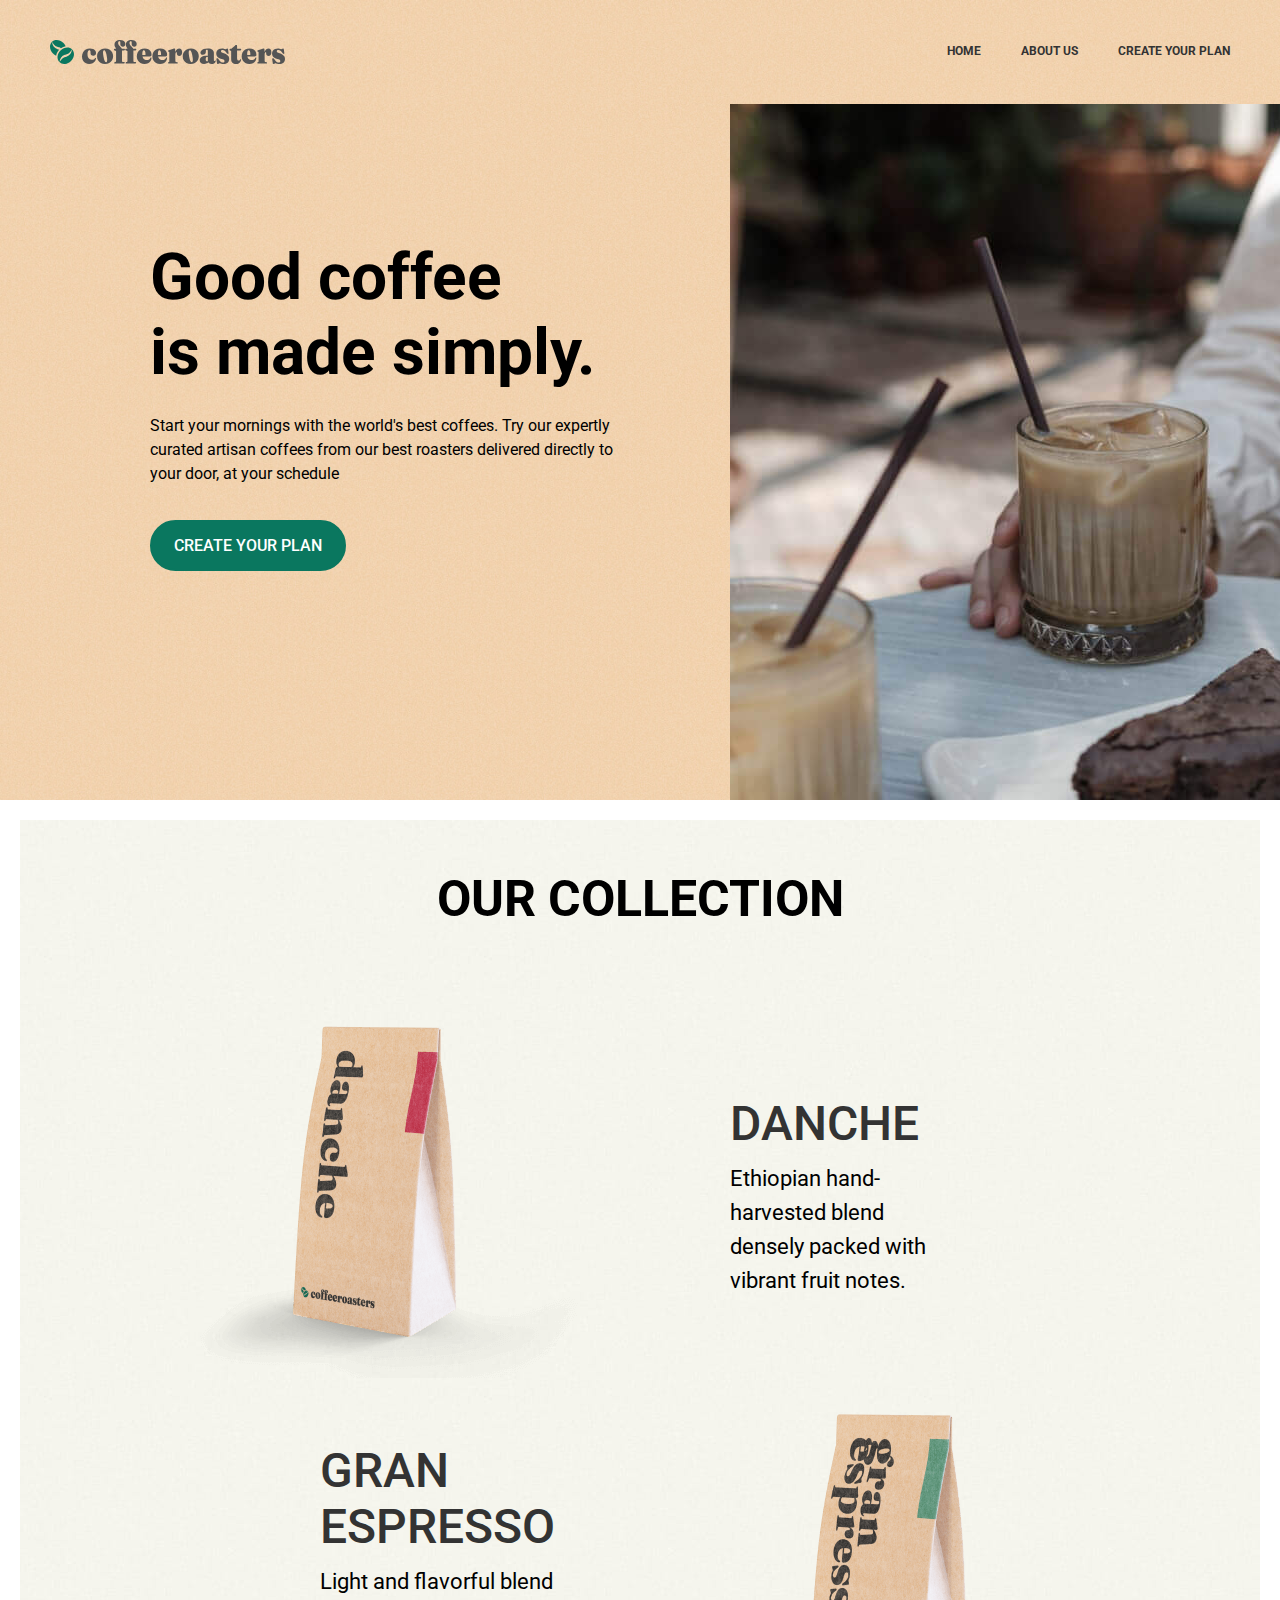
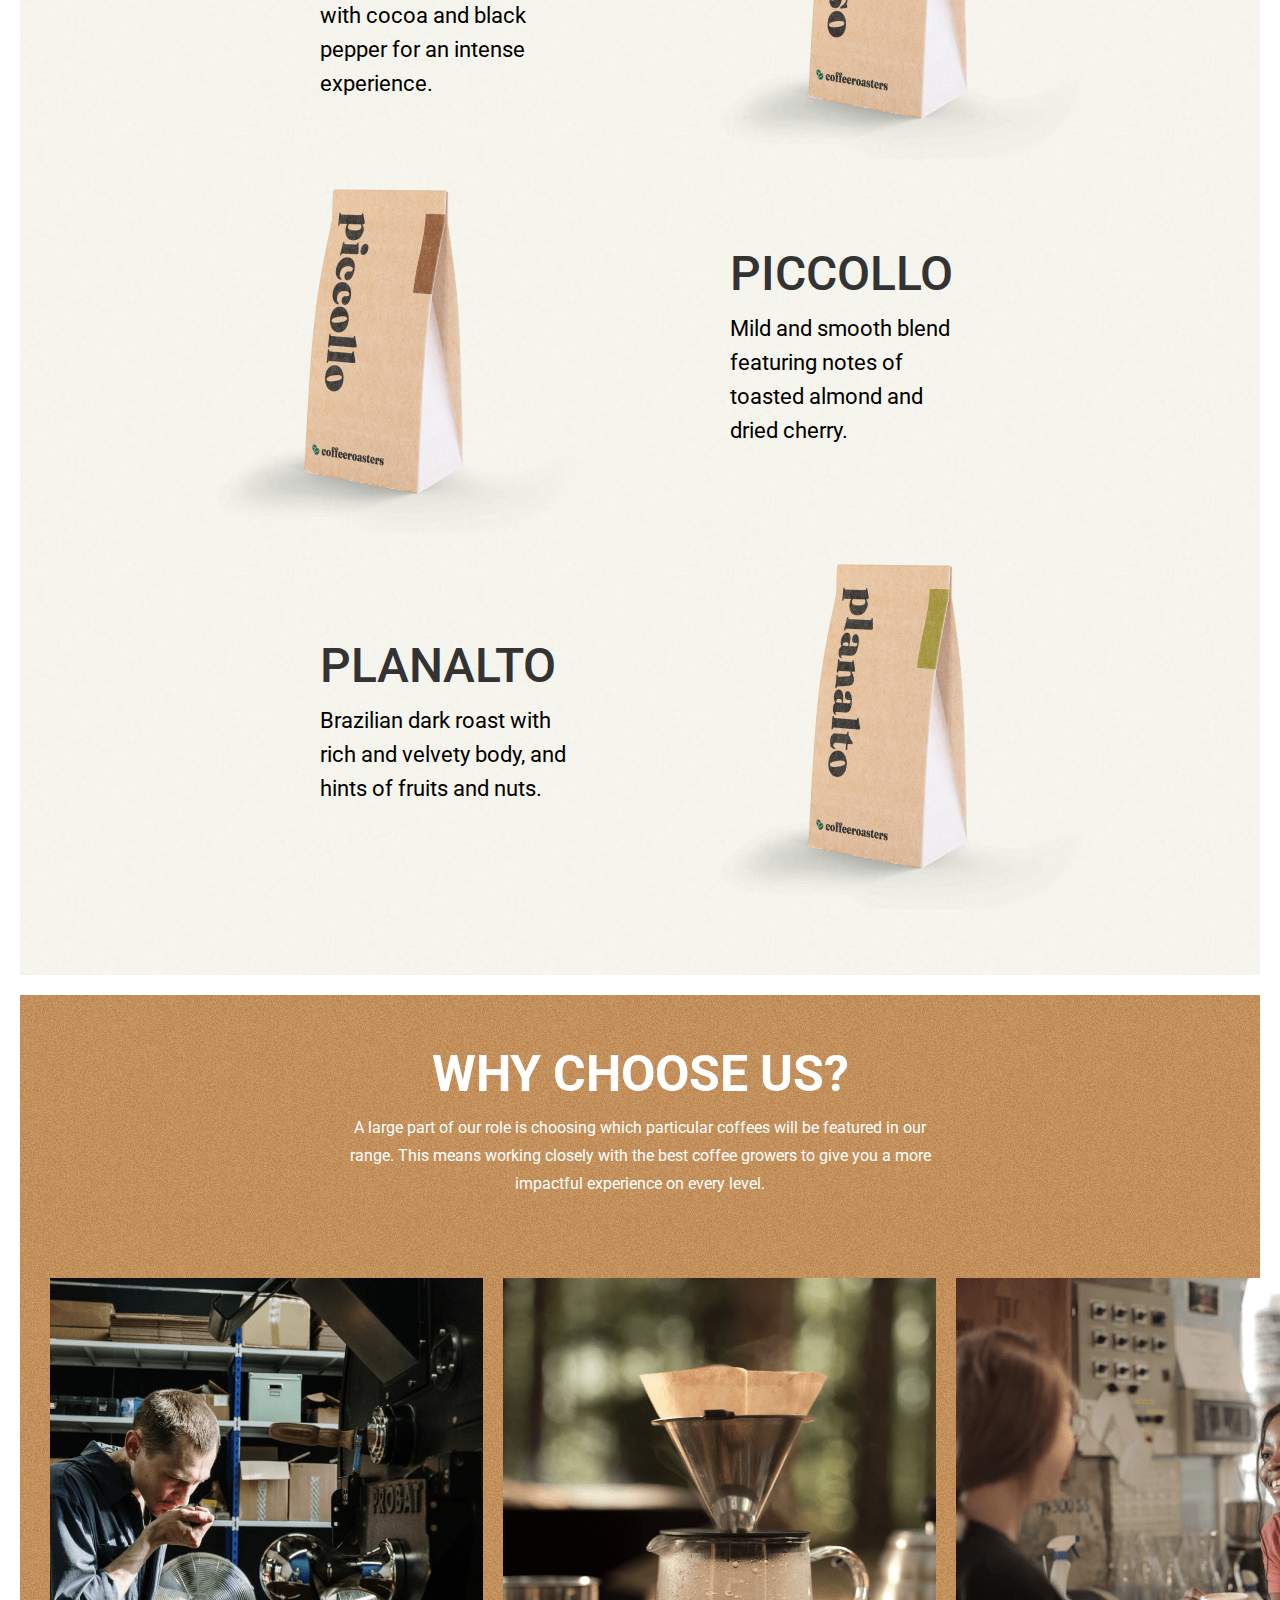
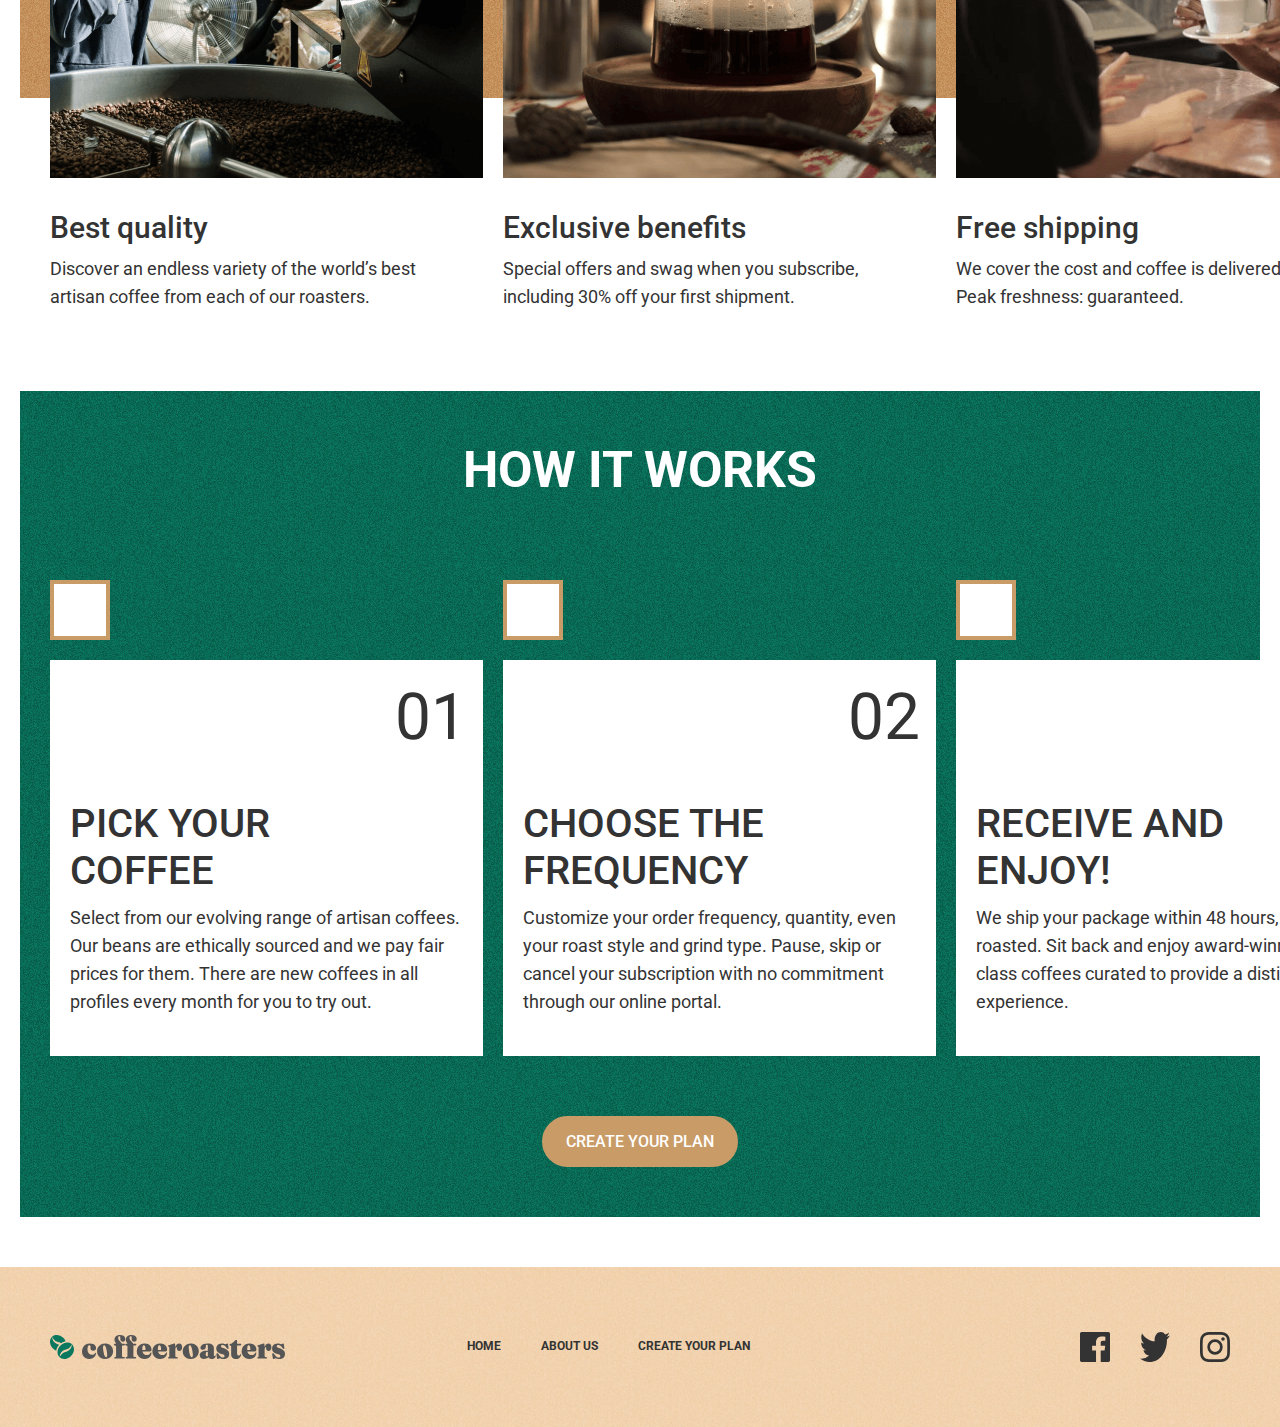
==== index.html @ 664d6b3b "Add body and html height: 100%;" ====
<!DOCTYPE html>
<html lang="en">
<head>
  <meta charset="UTF-8">
  <meta http-equiv="X-UA-Compatible" content="IE=edge">
  <meta name="viewport" content="width=device-width, initial-scale=1.0">
  <title>CoffeRoasters</title>

  <link rel="preconnect" href="https://fonts.googleapis.com">
  <link rel="preconnect" href="https://fonts.gstatic.com" crossorigin>
  <link href="https://fonts.googleapis.com/css2?family=Roboto:wght@400;500;700&display=swap" rel="stylesheet">

  <link rel="stylesheet" href="css/normalize.css">
  <link rel="stylesheet" href="css/main.css">
</head>
<body>

  <!-- SITE-HEADER  -->
  <header class="site-header">
    <div class="container">
      <div class="site-header-block">
        <a href="#" class="site-header-logo-link">
          <img src="images/site-header-logo.svg" alt="site-logo" class="site-hero-logo-img" width="235" height="24">
        </a>
        <nav class="site-header-nav sitenav">
          <ul class="sitenav-list">
            <li class="sitenav-item">
              <a class="sitenav-link" href="index.html">Home</a>
            </li>
            <li class="sitenav-item">
              <a class="sitenav-link" href="about.html">About us</a>
            </li>
            <li class="sitenav-item">
              <a class="sitenav-link" href="#">Create your plan</a>
            </li>
          </ul>
        </nav>
      </div>
    </div>
  </header>

  <!-- SITE-MAIN  -->
  <main class="site-main">
    <div class="site-hero">
      <div class="container">
        <div class="hero-block">
          <div class="site-hero-box">
            <h1 class="site-hero-title">Good coffee <br> is made simply.</h1>
            <p class="site-hero-text">Start your mornings with the world's best coffees. Try our expertly curated artisan coffees from our best roasters delivered directly to your door, at your schedule</p>
            <a class="site-hero-link button" href="#">Create your plan</a>
          </div>
          <img class="site-hero-img" src="images/cola.jpg" alt="cola" width="710" height="696">
        </div>
      </div>
    </div>

    <div class="site-collection">
      <div class="container">
        <div class="site-collection-block">
          <h2 class="site-collection-headeing">our collection</h2>
          <ul class="site-collection-list">
            <li class="site-collection-item">
              <img class="site-collection-img" src="images/danche.png" alt="rasm" srcset="images/danche.png 1x, images/danche@2x.png 2x" width="450" height="375">
              <div class="site-collection-box">
                <h3 class="site-collection-box-title">Danche</h3>
                <p class="site-collection-box-text">Ethiopian hand-harvested blend densely packed with vibrant fruit notes.</p>
              </div>
            </li>
            <li class="site-collection-item">
              <div class="site-collection-box">
                <h3 class="site-collection-box-title">Gran Espresso</h3>
                <p class="site-collection-box-text">Light and flavorful blend with cocoa and black pepper for an intense experience.</p>
              </div>
              <img class="site-collection-img" src="images/gran.png" alt="rasm" srcset="images/gran.png 1x, images/gran@2x.png 2x" width="450" height="375">
            </li>
            <li class="site-collection-item">
              <img class="site-collection-img" src="images/piccollo.png" alt="rasm" srcset="images/piccollo.png 1x, images/piccollo@2x.png 2x" width="450" height="375">
              <div class="site-collection-box">
                <h3 class="site-collection-box-title">Piccollo</h3>
                <p class="site-collection-box-text">Mild and smooth blend featuring notes of toasted almond and dried cherry.</p>
              </div>
            </li>
            <li class="site-collection-item">
              <div class="site-collection-box">
                <h3 class="site-collection-box-title">Planalto</h3>
                <p class="site-collection-box-text">Brazilian dark roast with rich and velvety body, and hints of fruits and nuts.</p>
              </div>
              <img class="site-collection-img" src="images/planalto.png" alt="rasm" srcset="images/planalto.png 1x, images/planalto@2x.png 2x" width="450" height="375">
            </li>
          </ul>
        </div>
      </div>

      <div class="site-feature">
        <div class="container">
          <div class="site-feature-block">
            <div class="site-feature-box">
              <h2 class="site-feature-title">Why choose us?</h2>
              <p class="site-feature-text">A large part of our role is choosing which particular coffees will be featured in our range. This means working closely with the best coffee growers to give you a more impactful experience on every level.</p>
            </div>
            <ul class="site-feature-list">
              <li class="site-feature-item">
                <img class="site-feature-img" src="images/cofe-zavo'd.png" alt="rasm" width="433" height="500" srcset="images/cofe-zavo'd.png 1x, images/cofe-zavo'd@2x.png 2x">
                <h3 class="site-feature-item-title">Best quality</h3>
                <p class="site-feature-item-text">Discover an endless variety of the world’s best artisan coffee from each of our roasters.</p>
              </li>
              <li class="site-feature-item">
                <img class="site-feature-img" src="images/cofe-oshxona.png" alt="rasm" width="433" height="500" srcset="images/cofe-oshxona.png 1x, images/cofe-oshxona@2x.png 2x">
                <h3 class="site-feature-item-title">Exclusive benefits</h3>
                <p class="site-feature-item-text">Special offers and swag when you subscribe, including 30% off your first shipment.</p>
              </li>
              <li class="site-feature-item">
                <img class="site-feature-img" src="images/cofe-tayyor.png" alt="rasm" width="433" height="500" srcset="images/cofe-tayyor.png 1x, images/cofe-tayyor@2x.png 2x">
                <h3 class="site-feature-item-title">Free shipping</h3>
                <p class="site-feature-item-text">We cover the cost and coffee is delivered fast. Peak freshness: guaranteed.</p>
              </li>
            </ul>
          </div>
        </div>
      </div>

      <div class="site-work">
        <div class="container">
          <div class="site-work-bloc">
            <h2 class="site-work-title">How it works</h2>
            <ul class="site-feature-list-two">
              <li class="site-feature-item-two"></li>
              <li class="site-feature-item-two"></li>
              <li class="site-feature-item-two"></li>
            </ul>
            <ul class="site-work-list">
              <li class="site-work-item">
                <h3 class="site-work-item-namber">01</h3>
                <h4 class="site-work-item-title">Pick your coffee</h4>
                <p class="site-work-item-text">Select from our evolving range of artisan coffees. Our beans are ethically sourced and we pay fair prices for them. There are new coffees in all profiles every month for you to try out.</p>
              </li>
              <li class="site-work-item">
                <h3 class="site-work-item-namber">02</h3>
                <h4 class="site-work-item-title">Choose the frequency</h4>
                <p class="site-work-item-text">Customize your order frequency, quantity, even your roast style and grind type. Pause, skip or cancel your subscription with no commitment through our online portal.</p>
              </li>
              <li class="site-work-item">
                <h3 class="site-work-item-namber">03</h3>
                <h4 class="site-work-item-title">Receive and enjoy!</h4>
                <p class="site-work-item-text">We ship your package within 48 hours, freshly roasted. Sit back and enjoy award-winning world-class coffees curated to provide a distinct tasting experience.</p>
              </li>
            </ul>
            <div class="site-work-btn">
              <a class="site-work-link button" href="#">Create your plan</a>
            </div>
          </div>
        </div>
      </div>
    </div>
  </main>

  <!-- SITE-FOOTER -->

  <footer class="site-footer">
    <div class="container">
      <div class="site-footer-block">
        <a href="#" class="site-header-logo-link">
          <img src="images/site-header-logo.svg" alt="site-logo" class="site-hero-logo-img" width="235" height="24">
        </a>
        <nav class="site-footer-nav">
          <ul class="sitenav-list">
            <li class="sitenav-item">
              <a href="index.html" class="sitenav-link">Home</a>
            </li>
            <li class="sitenav-item">
              <a href="about.html" class="sitenav-link">About us</a>
            </li>
            <li class="sitenav-item">
              <a href="#" class="sitenav-link">Create your plan</a>
            </li>
          </ul>
          <ul class="sitenav-list">
            <li class="sitenav-footer-item">
              <a href="#" class="sitenav-footer-link"><img class="site-footer-icon-img" src="images/facebook.svg" alt="facebook icon" width="30" height="30"></a>
            </li>
            <li class="sitenav-footer-item">
              <a href="#" class="sitenav-footer-link"><img class="site-footer-icon-img" src="images/ijtimoiy-tarmoq.svg" alt="ijtimoiy tarmoq icon" width="30" height="25"></a>
            </li>
            <li class="sitenav-footer-item">
              <a href="#" class="sitenav-footer-link"><img class="site-footer-icon-img" src="images/instagram.svg" alt="instagram icon" width="30" height="30"></a>
            </li>
          </ul>
        </nav>
      </div>
    </div>
  </footer>
</body>
</html>
---- css/main.css ----
*{
  box-sizing: border-box;
}

*:focus{
  outline: 3px dotted #0A775F;
  outline-offset: 2px;
}

html {
  height: 100%;
}

body{
  display: flex;
  height: 100%;
  flex-direction: column;
  background-color: #fff;
  color: #000;
  font-weight: 400;
  font-family: "Roboto", "Arial", sans-serif;
}

.container{
  width: 100%;
  max-width: 1440px;
  padding-right: 20px;
  padding-left: 20px;
  margin-left: auto;
  margin-right: auto;
}


/* SITE-HEADER */

.site-header {
  background-color: #F3D7B7;
  background-image: url(../images/hero-bc-img.jpg);
  background-size: cover;
  background-repeat: no-repeat;
}

.site-header-block {
  display: flex;
  margin: 0;
  padding: 40px 30px;
  align-items: center;
  justify-content: space-between;
}

.site-header-logo-link {
  display: flex;
  margin-right: 10px;
}

.site-header-logo-link:hover{
  opacity: 0.8;
}

.site-header-logo-link:active{
  opacity: 0.6;
}

.site-hero-logo-img {
  width: 235px;
  height: 24px;
}

.site-header-nav {
  margin: 0;
  padding: 0;
}

.sitenav-list {
  display: flex;
  margin: 0;
  padding: 0;
}

.sitenav-item {
  font-weight: 700;
  font-size: 12px;
  line-height: 14px;
  list-style-type: none;
  /* flex-shrink: 0; */
  white-space: nowrap;
}

.sitenav-item:not(:last-child){
  margin-right: 40px;
}

.sitenav-link {
  display: flex;
  color: #333;
  text-decoration: none;
  transition: color 0.4s ease, border 0.4s ease;
  border-bottom: 2px solid transparent;
  text-transform: uppercase;
}

.sitenav-link:hover{
  color: #0A775F;
  border-bottom: 2px solid #0A775F;
}

.sitenav-link:active{
  opacity: 0.6;
}


/* SITE-MAIN  */

.site-main {
  flex-grow: 1;
}

.site-hero {
  background-color: #F3D7B7;
  background-image: url(../images/hero-bc-img.jpg);
  background-size: cover;
  background-repeat: no-repeat;
  margin-bottom: 20px;
}

.create-hero{
  margin-bottom: 10px;
}

.hero-block {
  width: 1420px;
  display: flex;
  justify-content: space-between;
  padding-left: 130px;
}

.site-hero-box {
  width: 464px;
  margin-right: 116px;
  padding-top: 136px;
  flex-shrink: 0;
}

.site-hero-box-about{
  width: 372px;
}

.site-hero-title {
  width: 447px;
  font-size: 64px;
  line-height: 75px;
  font-weight: 700;
  margin-top: 0;
  margin-bottom: 24px;
}

.site-hero-title-about{
  width: 265x;
}

.site-hero-text {
  margin-top: 0;
  margin-bottom: 34px;
  font-size: 16px;
  line-height: 24px;
  font-weight: 400;
}

.site-hero-link{

  display: inline-block;
  margin: 0;
  line-height: 19px;
  background-color: #0A775F;
  border: 2px solid #0A775F;
}

.button{
  display: inline-block;
  padding: 14px 22px;
  border-radius: 100px;
  text-decoration: none;
  color: #fff;
  font-size: 16px;
  font-weight: 500;
  text-transform: uppercase;
  transition: color 0.4s ease, border 0.4s ease, background-color 0.4s ease;
  margin: 0;
  white-space: nowrap;
}

.site-hero-link:hover{
  border: 2px solid #0A775F;
  background-color: transparent;
  color: #0A775F;
}

.site-hero-link:active{
  opacity: 0.6;
  color: #fff;
  background-color: #0A775F;

}

.site-work-link{
  border: 2px solid #C99B67;
  background-color: #C99B67;

}

.site-work-link:hover{
  border: 2px solid #C99B67;
  background-color: transparent;
  color: #C99B67;
}

.site-work-link:active{
  opacity: 0.6;
  color: #fff;
  background-color: #C99B67;

}

.site-hero-img{
  width: 710px;
  height: 696px;
}

.site-hero-img-about{
  width: 710px;
  height: 596px;
}


.site-collection-block {
  padding: 50px 143px;
  background-color: #F8F8F2;
  background-image: url(../images/oq-bijr-bijr.jpg);
  margin-bottom: 20px;
}

.site-collection-headeing {
  margin-top: 0;
  margin-bottom: 80px;
  text-transform: uppercase;
  font-size: 50px;
  line-height: 59px;
  text-align: center;
}

.site-collection-list {
  padding: 0;
  list-style-type: none;
}

.site-collection-item {
  display: flex;
  align-items: center;
}

.site-collection-img {
  width: 450px;
  height: 375px;
}

.site-collection-box:nth-child(1){
  padding-left: 157px;
  padding-right: 97px;
}

.site-collection-box:nth-child(2){
  padding-left: 117px;
  padding-right: 157px;
}

.site-collection-box-title {
  margin-top: 0;
  margin-bottom: 10px;
  font-size: 48px;
  line-height: 56px;
  font-weight: 500;
  color: #333;
  text-transform: uppercase;
}

.site-collection-box-text {
  margin: 0;
  font-size: 22px;
  line-height: 34px;
  font-weight: 400;
}

/* ABOUT  */

.site-commitment {
  margin-bottom: 80px;
}

.site-commitment-block {
  display: flex;
  padding: 160px 64px 200px 165px;
  background-image: url(../images/commitment-bc-img.png);
}

.site-commitment-block-img {
  width: 360px;
  height: 364px;
  margin-right: 185px;
  object-fit: cover;
}

.site-commitment-box-title {
  margin-top: 0;
  margin-bottom: 24px;
  font-size: 48px;
  line-height: 56px;
  font-weight: bold;
  text-transform: uppercase;
}

.site-commitment-box-text {
  margin: 0;
  font-size: 18px;
  line-height: 30px;
  font-weight: 400;
}

/* SITE-FEATURE */

.site-feature-block {
  padding: 0 30px;
  background-image: url(../images/Rectangle-img.jpg);
  background-repeat: no-repeat;
}

.site-feature-box {
  width: 581px;
  text-align: center;
  margin-left: auto;
  margin-right: auto;
  color: #fff;
}

.site-feature-title {
  margin-top: 0;
  margin-bottom: 10px;
  padding-top: 50px;
  font-size: 50px;
  line-height: 59px;
  color: #fff;
  text-transform: uppercase;
}

.site-feature-text {
  margin-top: 0;
  margin-bottom: 80px;
  font-size: 16px;
  line-height: 28px;
  font-weight: 400;
}

.site-feature-list-two{
  display: flex;
  padding: 0;
  margin-top: 0;
  margin-bottom: 20px;
  list-style-type: none;
}

.site-feature-item-two{
  width: 60px;
  height: 60px;
  background-color: #fff;
  border: 4px solid #C99B67;
}

.site-feature-item-two:not(:last-child){
  margin-right: 393px;
}

.site-feature-list {
  display: flex;
  padding: 0;
  margin-top: 0;
  margin-bottom: 80px;
  list-style-type: none;
}

.site-feature-item:not(:last-child) {
  margin-right: 20px;
}

.site-feature-img {
  margin-bottom: 28px;
}

.site-feature-item-title {
  margin-top: 0;
  margin-bottom: 10px;
  font-size: 30px;
  line-height: 35px;
  font-weight: 500;
  color: #333;
}

.site-feature-item-text {
  width: 377px;
  margin: 0;
  color: #333;
  font-size: 18px;
  line-height: 28px;
  font-weight: 400;
}


/* ABOUT-FEATURE  */
.about-festure {
  margin-bottom: 20px;
}

.about-feature-block {
  display: flex;
  padding: 0 30px 90px 143px;
  background-image: url(../images/Rectangle-img.jpg);
  background-repeat: no-repeat;
  background-size: 1400px 510px;
  background-position: bottom center;
}

.about-feature-box {
  padding-top: 180px;
  margin-right: 38px;
  color: #fff;
}

.about-feature-title {
  width: 410px;
  margin-top: 0;
  margin-bottom: 24px;
  font-size: 50px;
  line-height: 59px;
  font-weight: 700;
  text-transform: uppercase;
}

.about-feature-text {
  margin: 0;
  font-size: 18px;
  line-height: 30px;
  font-weight: 400;
}

.about-feature-img{
  width: 550px;
  height: 500px;
}

/* SITE-WORS */

.site-work-bloc {
  padding: 50px 30px;
  background-color: #0A775F;
  background-image: url(../images/footter-top-img.jpg);
  background-repeat: no-repeat;
  margin-bottom: 50px;
}

.about-work-block {
  margin-bottom: 20px;
}

.site-work-title {
  margin-top: 0;
  margin-bottom: 80px;
  color: #fff;
  font-size: 50px;
  line-height: 59px;
  text-align: center;
  text-transform: uppercase;
}

.site-work-list {
  display: flex;
  padding: 0;
  margin: 0;
  list-style-type: none;
}

.site-work-item {
  width: 433px;
  padding: 20px;
  color: #333;
  background-color: #fff;
  margin-bottom: 60px;
}

.site-work-item:not(:last-child){
  margin-right: 20px;
}

.site-work-item-namber {
  margin-left: 325px;
  margin-top: 0;
  margin-bottom: 45px;
  font-size: 64px;
  line-height: 75px;
  font-weight: 400;
}

.site-work-item-title {
  width: 265px;
  margin-top: 0;
  margin-bottom: 10px;
  font-size: 40px;
  line-height: 47px;
  font-weight: 500;
  text-transform: uppercase;
}

.site-work-item-text {
  margin-top: 0;
  margin-bottom: 20px;
  font-size: 18px;
  line-height: 28px;
  font-weight: 400;
}

.site-work-btn{
  line-height: 19px;
  text-align: center;
}


/* ABOUT-WORK  */

.about-work {
  margin-bottom: 50px;
}

.about-work-block {
  padding: 50px 30px 100px;
  background-image: url(../images/footter-top-img.jpg);
  background-repeat: no-repeat;
}

.about-work-title {
  margin-top: 0;
  margin-bottom: 80px;
  font-size: 50px;
  line-height: 59px;
  font-weight: 700;
  color: #fff;
  text-transform: uppercase;
  text-align: center;
}

.about-work-list {
  display: flex;
  margin: 0;
  padding: 0;
  list-style-type: none;
}

.about-work-item {
  width: 433px;
  padding: 140px 150px 40px 20px;
  background-color: #fff;
}

.about-work-item-one{
  background-image: url(../images/united.png);
  background-size: 120px 143px;
  background-repeat: no-repeat;
  background-position: 258px 45px;
}

.about-work-item-two{
  background-image: url(../images/canada.png);
  background-size: 120px 120px;
  background-repeat: no-repeat;
  background-position: 258px 45px;
}

.about-work-item-theree{
  background-image: url(../images/australia.png);
  background-size: 120px 107px;
  background-repeat: no-repeat;
  background-position: 258px 45px;
}


.about-work-item:not(:last-child){
  margin-right: 20px;
}

.about-work-item-title {
  margin-top: 0;
  margin-bottom: 10px;
  font-size: 40px;
  line-height: 47px;
  font-weight: 700;
  color: #333;
}

.about-work-item-box {
  width: 141px;
  color: #333;
  font-size: 18px;
  line-height: 28px;
}

.about-work-item-title-two{
  padding-top: 47px;
}

.about-work-item-box-text {
  margin-top: 0;
  margin-bottom: 10px;
}

.about-work-item-box-link {
  font-weight: 700;
  text-decoration: none;
  color: #333;
}

.about-work-item-box-link:hover{
  color: #0A775F;
}

.about-work-item-box-link:active{
  opacity: 0.6;
}

/* SITE-FOOTER */
.site-footer{
  padding-top: 65px;
  padding-bottom: 65px;
  background-color: #F3D7B7;
  background-image: url(../images/hero-bc-img.jpg);
  background-size: cover;
  background-repeat: no-repeat;
}

.site-footer-block {
    padding-right: 30px;
  padding-left: 30px;
  display: flex;
  justify-content: space-between;
  align-items: center;
}

.site-footer-nav {
  display: flex;
  justify-content: space-between;
  align-items: center;
}

.sitenav-list:not(:last-child){
  margin-right: 330px;
}

.sitenav-footer-item{
  list-style-type: none;
}

.sitenav-footer-item:not(:last-child){
  margin-right: 30px;
}

.site-footer-icon-img {
  width: 30px;
  height: 30px;
}

.site-footer-icon-img:hover{
  opacity: 0.8;
}

.site-footer-icon-img:active{
  opacity: 0.6;
}

.sitenav-footer-link{
  display: flex;
}

@media
only screen and (-webkit-min-device-pixel-ratio: 2),
only screen and (   min--moz-device-pixel-ratio: 2),
only screen and (     -o-min-device-pixel-ratio: 2/1),
only screen and (        min-device-pixel-ratio: 2),
only screen and (                min-resolution: 192dpi),
only screen and (                min-resolution: 2dppx) {
  .site-header{
    background-image: url(../images/hero-bc-img@2x.jpg);
  }

  .site-hero{
    background-image: url(../images/hero-bc-img@2x.jpg);
  }

  .site-feature-block{
    background-image: url(../images/Rectangle-img@2x.jpg);
  }

  .site-work-bloc {
    background-image: url(../images/footer-top-img@2x.jpg);
  }

  .site-footer{
    background-image: url(../images/hero-bc-img@2x.jpg);
  }

  .site-collection-block{
    background-image: url(../images/oq-bijr-bijr@2x.jpg);
  }

  .site-commitment-block{
    background-image: url(../images/commitment-bc-img@2x.png);
  }
}
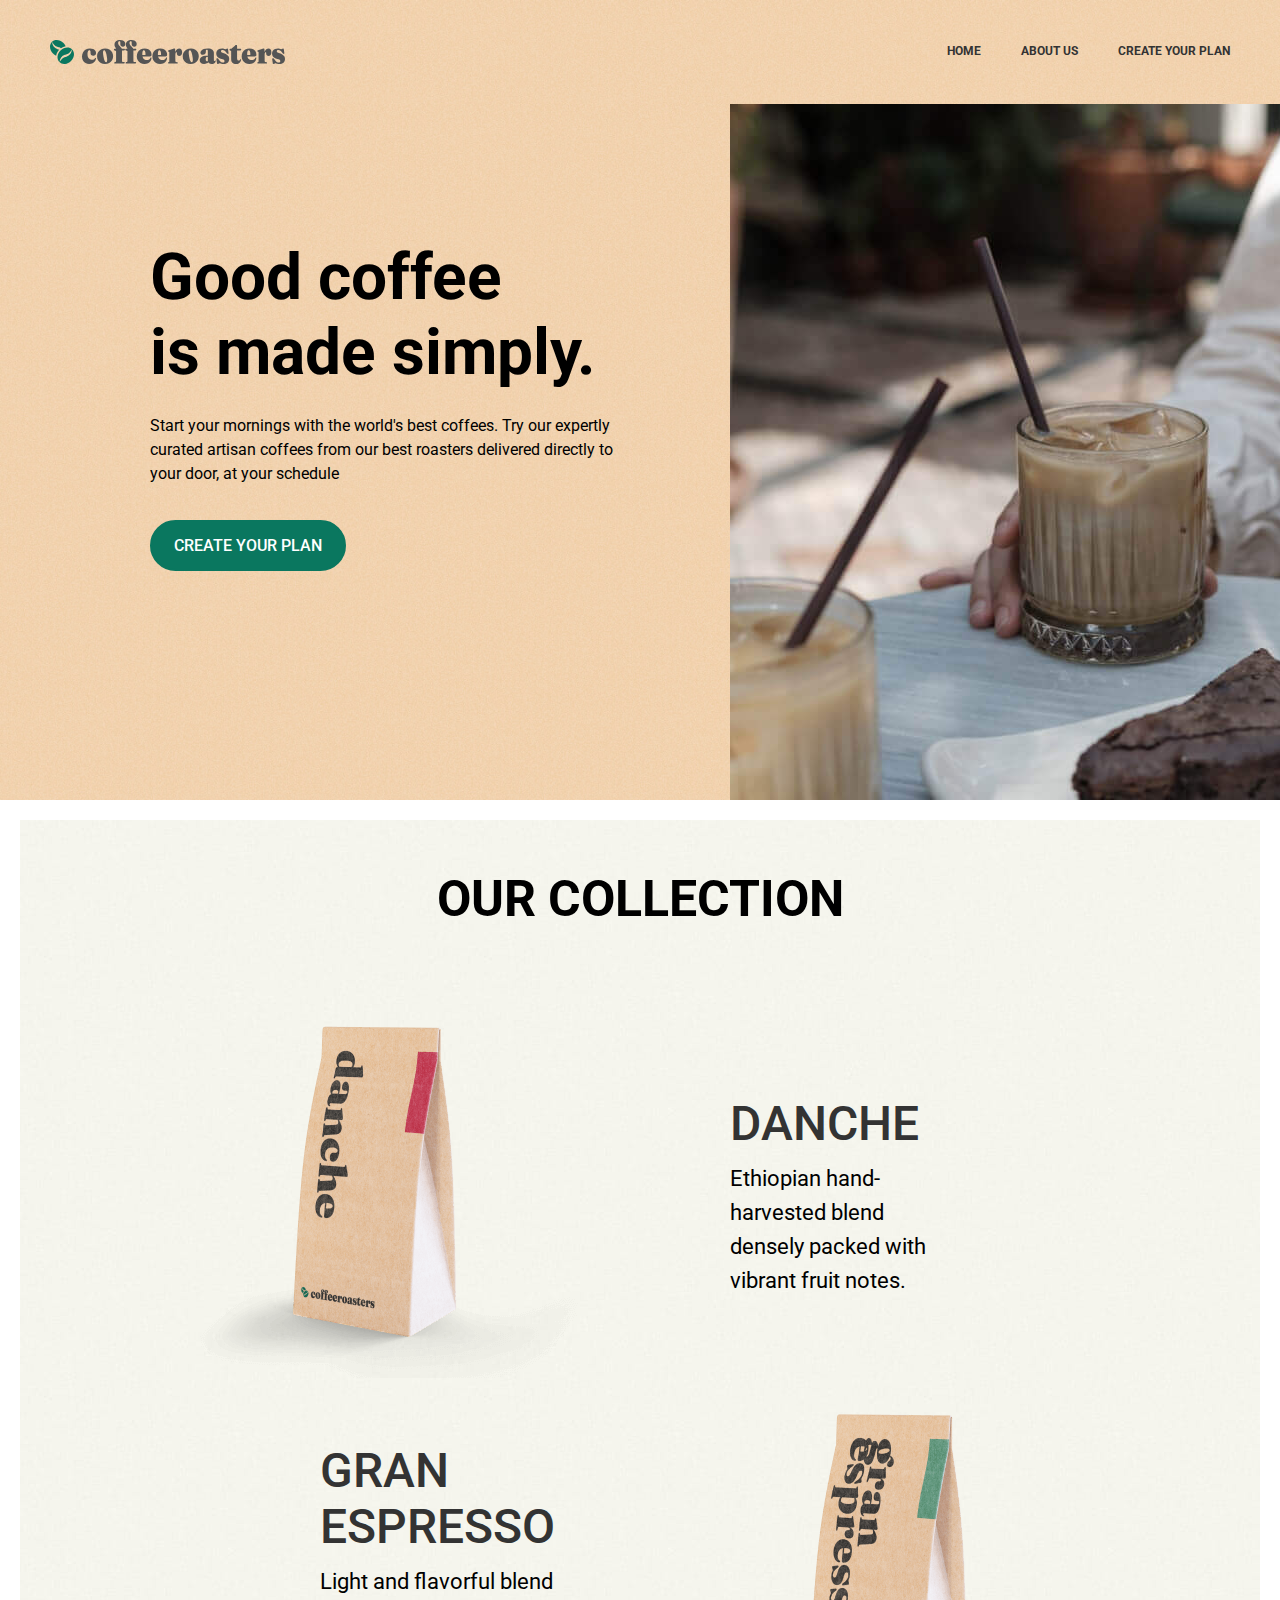
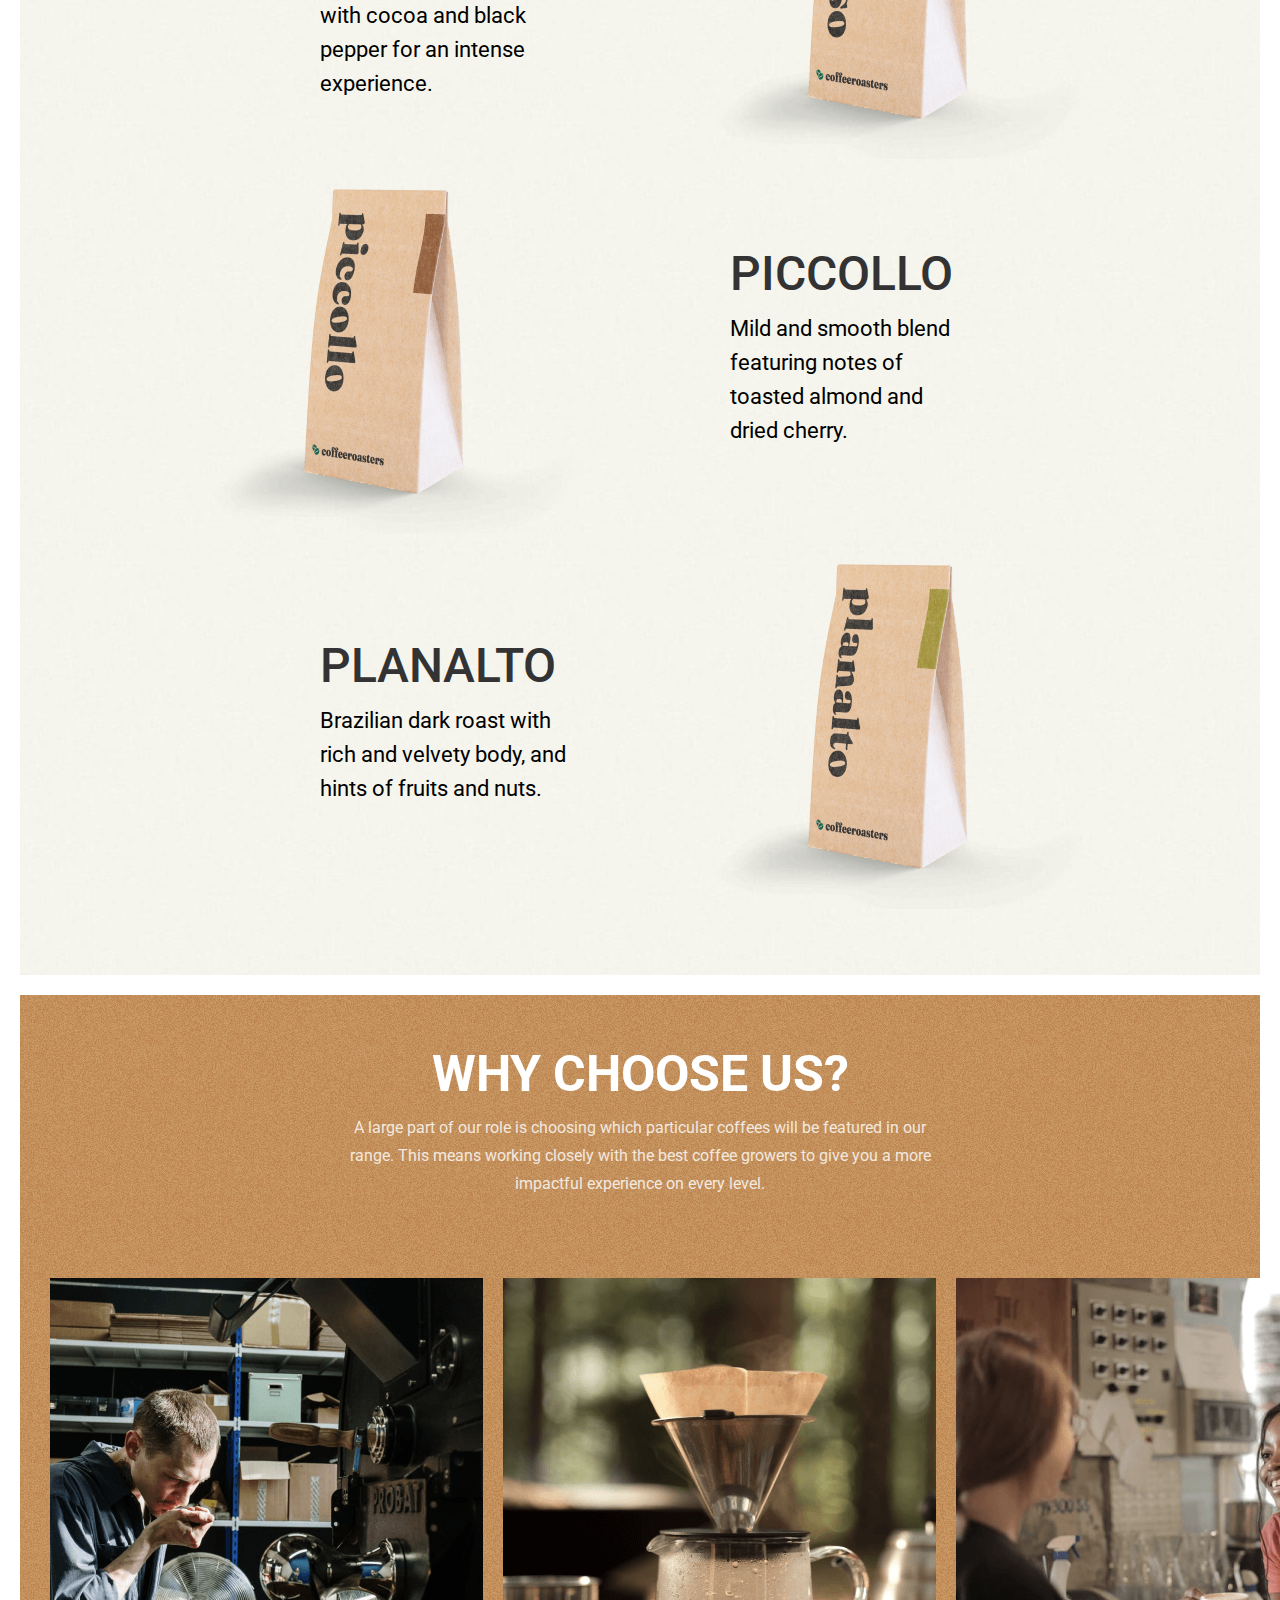
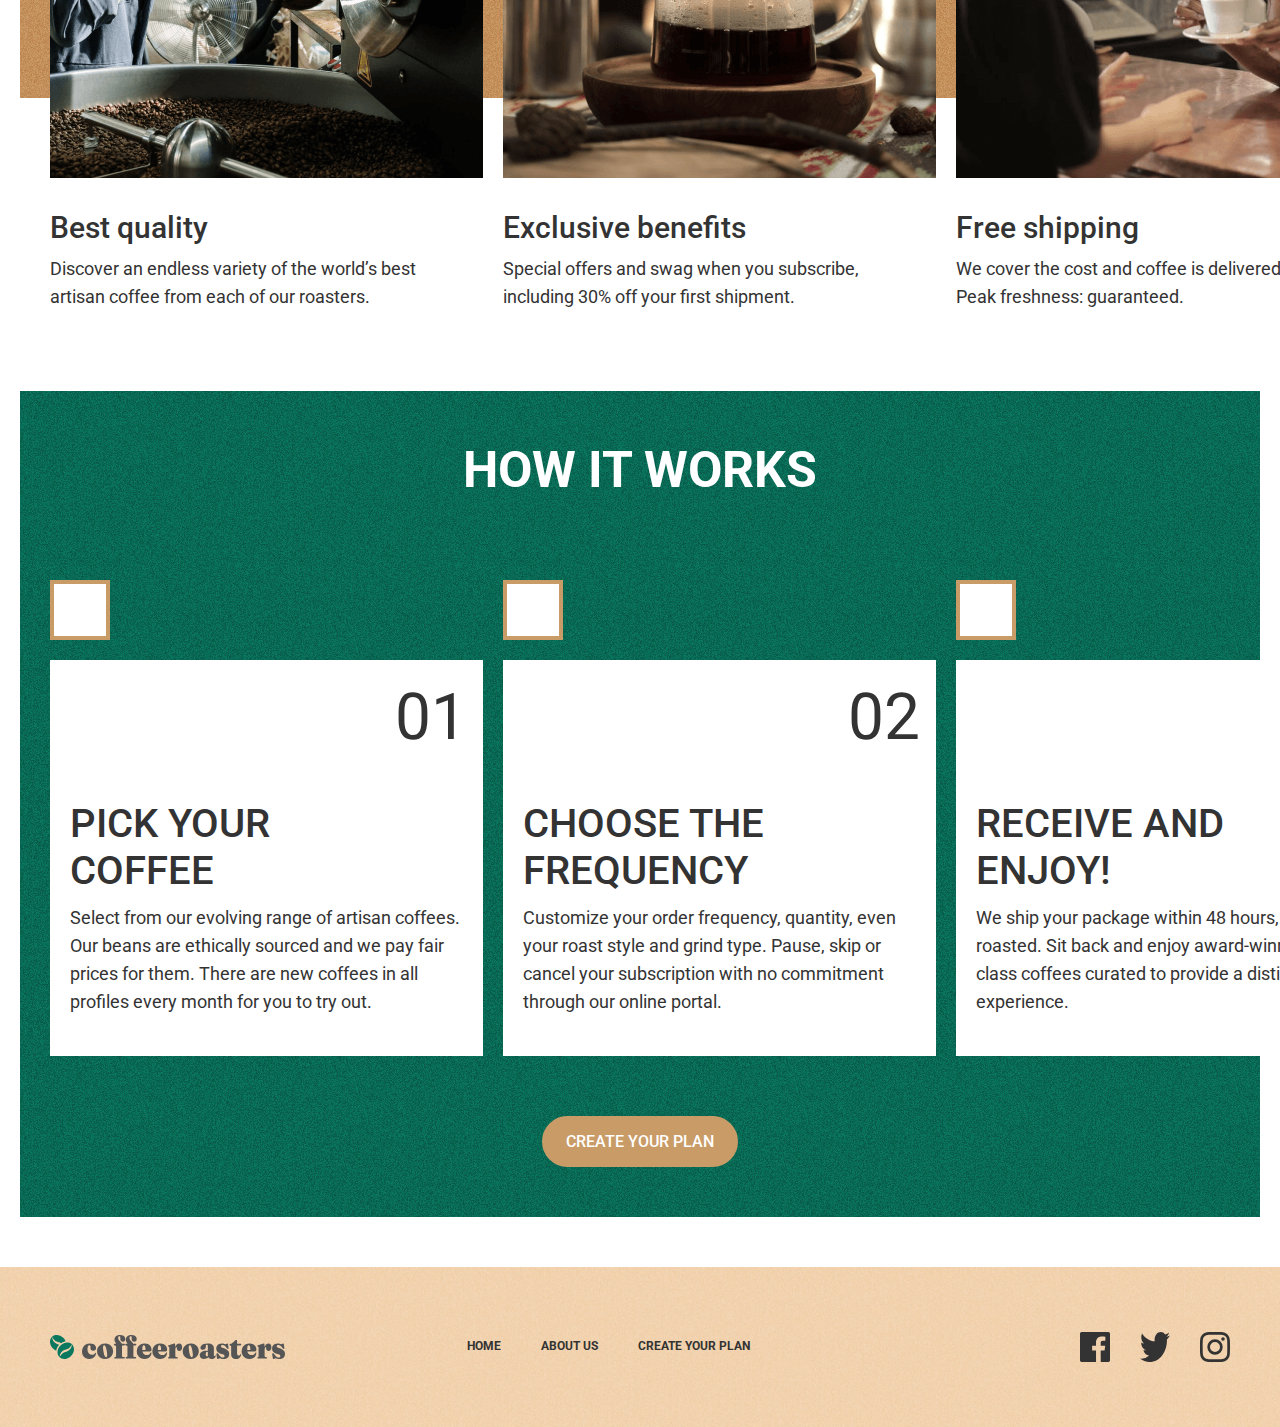
==== commit 47fbdb6a: "Add about title delete" ====
--- a/index.html
+++ b/index.html
@@ -31,7 +31,7 @@
               <a class="sitenav-link" href="about.html">About us</a>
             </li>
             <li class="sitenav-item">
-              <a class="sitenav-link" href="#">Create your plan</a>
+              <a class="sitenav-link" href="create.html">Create your plan</a>
             </li>
           </ul>
         </nav>
@@ -129,17 +129,17 @@
               <li class="site-feature-item-two"></li>
             </ul>
             <ul class="site-work-list">
-              <li class="site-work-item">
+              <li class="site-work-item site-work-item-global">
                 <h3 class="site-work-item-namber">01</h3>
                 <h4 class="site-work-item-title">Pick your coffee</h4>
                 <p class="site-work-item-text">Select from our evolving range of artisan coffees. Our beans are ethically sourced and we pay fair prices for them. There are new coffees in all profiles every month for you to try out.</p>
               </li>
-              <li class="site-work-item">
+              <li class="site-work-item site-work-item-global">
                 <h3 class="site-work-item-namber">02</h3>
                 <h4 class="site-work-item-title">Choose the frequency</h4>
                 <p class="site-work-item-text">Customize your order frequency, quantity, even your roast style and grind type. Pause, skip or cancel your subscription with no commitment through our online portal.</p>
               </li>
-              <li class="site-work-item">
+              <li class="site-work-item site-work-item-global">
                 <h3 class="site-work-item-namber">03</h3>
                 <h4 class="site-work-item-title">Receive and enjoy!</h4>
                 <p class="site-work-item-text">We ship your package within 48 hours, freshly roasted. Sit back and enjoy award-winning world-class coffees curated to provide a distinct tasting experience.</p>
@@ -159,19 +159,19 @@
   <footer class="site-footer">
     <div class="container">
       <div class="site-footer-block">
-        <a href="#" class="site-header-logo-link">
+        <a class="site-header-logo-link"  href="#">
           <img src="images/site-header-logo.svg" alt="site-logo" class="site-hero-logo-img" width="235" height="24">
         </a>
         <nav class="site-footer-nav">
           <ul class="sitenav-list">
             <li class="sitenav-item">
-              <a href="index.html" class="sitenav-link">Home</a>
+              <a class="sitenav-link"  href="index.html">Home</a>
             </li>
             <li class="sitenav-item">
-              <a href="about.html" class="sitenav-link">About us</a>
+              <a class="sitenav-link" href="about.html">About us</a>
             </li>
             <li class="sitenav-item">
-              <a href="#" class="sitenav-link">Create your plan</a>
+              <a class="sitenav-link" href="create.html">Create your plan</a>
             </li>
           </ul>
           <ul class="sitenav-list">
--- a/css/main.css
+++ b/css/main.css
@@ -5,6 +5,11 @@
 *:focus{
   outline: 3px dotted #0A775F;
   outline-offset: 2px;
+}
+
+.site-work-link:focus{
+  outline: 3px dotted #fff;
+
 }
 
 html {
@@ -154,9 +159,6 @@
   margin-bottom: 24px;
 }
 
-.site-hero-title-about{
-  width: 265x;
-}
 
 .site-hero-text {
   margin-top: 0;
@@ -167,7 +169,6 @@
 }
 
 .site-hero-link{
-
   display: inline-block;
   margin: 0;
   line-height: 19px;
@@ -357,6 +358,7 @@
   font-size: 16px;
   line-height: 28px;
   font-weight: 400;
+  opacity: 0.8;
 }
 
 .site-feature-list-two{
@@ -465,7 +467,9 @@
   margin-bottom: 50px;
 }
 
-.about-work-block {
+
+.about-work-block-plan-a {
+  padding: 80px 30px;
   margin-bottom: 20px;
 }
 
@@ -487,11 +491,14 @@
 }
 
 .site-work-item {
+  margin-bottom: 60px;
+}
+
+.site-work-item-global {
   width: 433px;
   padding: 20px;
   color: #333;
   background-color: #fff;
-  margin-bottom: 60px;
 }
 
 .site-work-item:not(:last-child){
@@ -539,6 +546,9 @@
 
 .about-work-block {
   padding: 50px 30px 100px;
+}
+
+.about-block{
   background-image: url(../images/footter-top-img.jpg);
   background-repeat: no-repeat;
 }
@@ -630,6 +640,11 @@
 
 .about-work-item-box-link:active{
   opacity: 0.6;
+}
+
+
+.about-work-item-a{
+  margin-bottom: 0;
 }
 
 /* SITE-FOOTER */
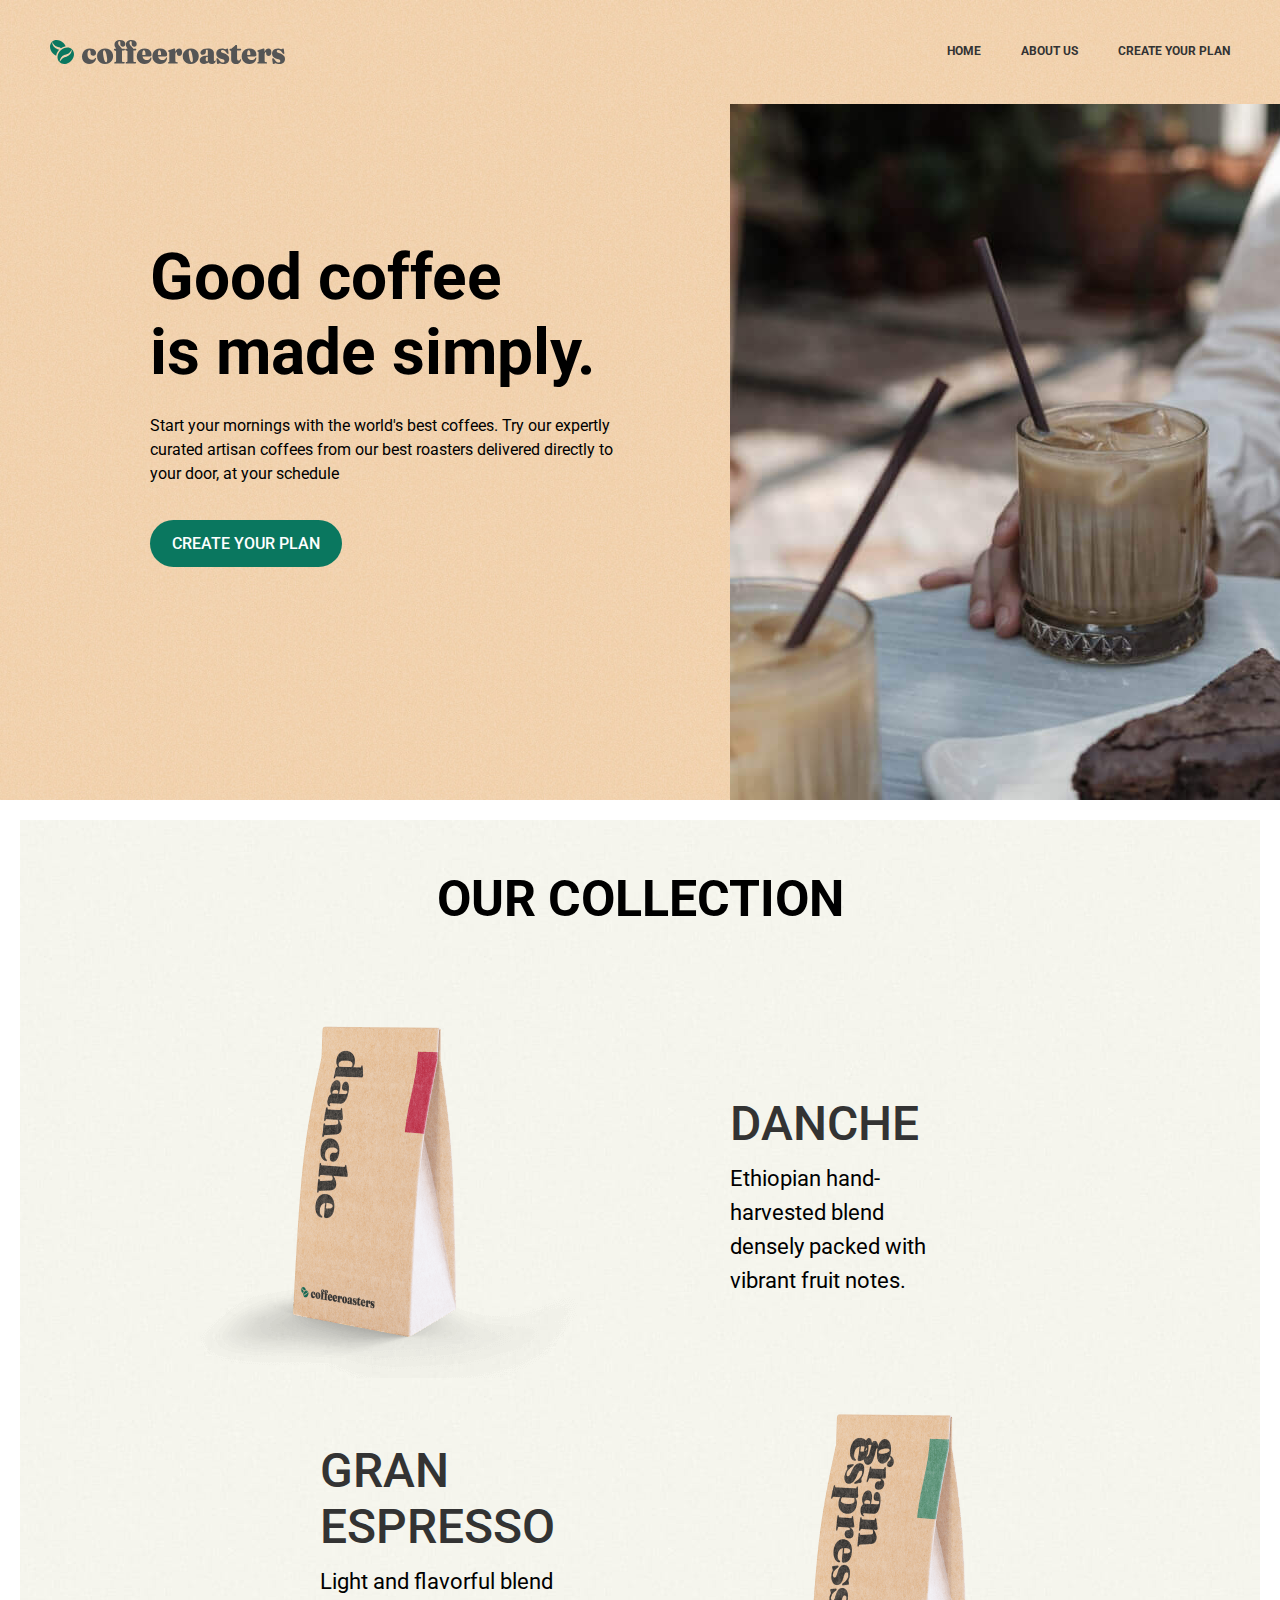
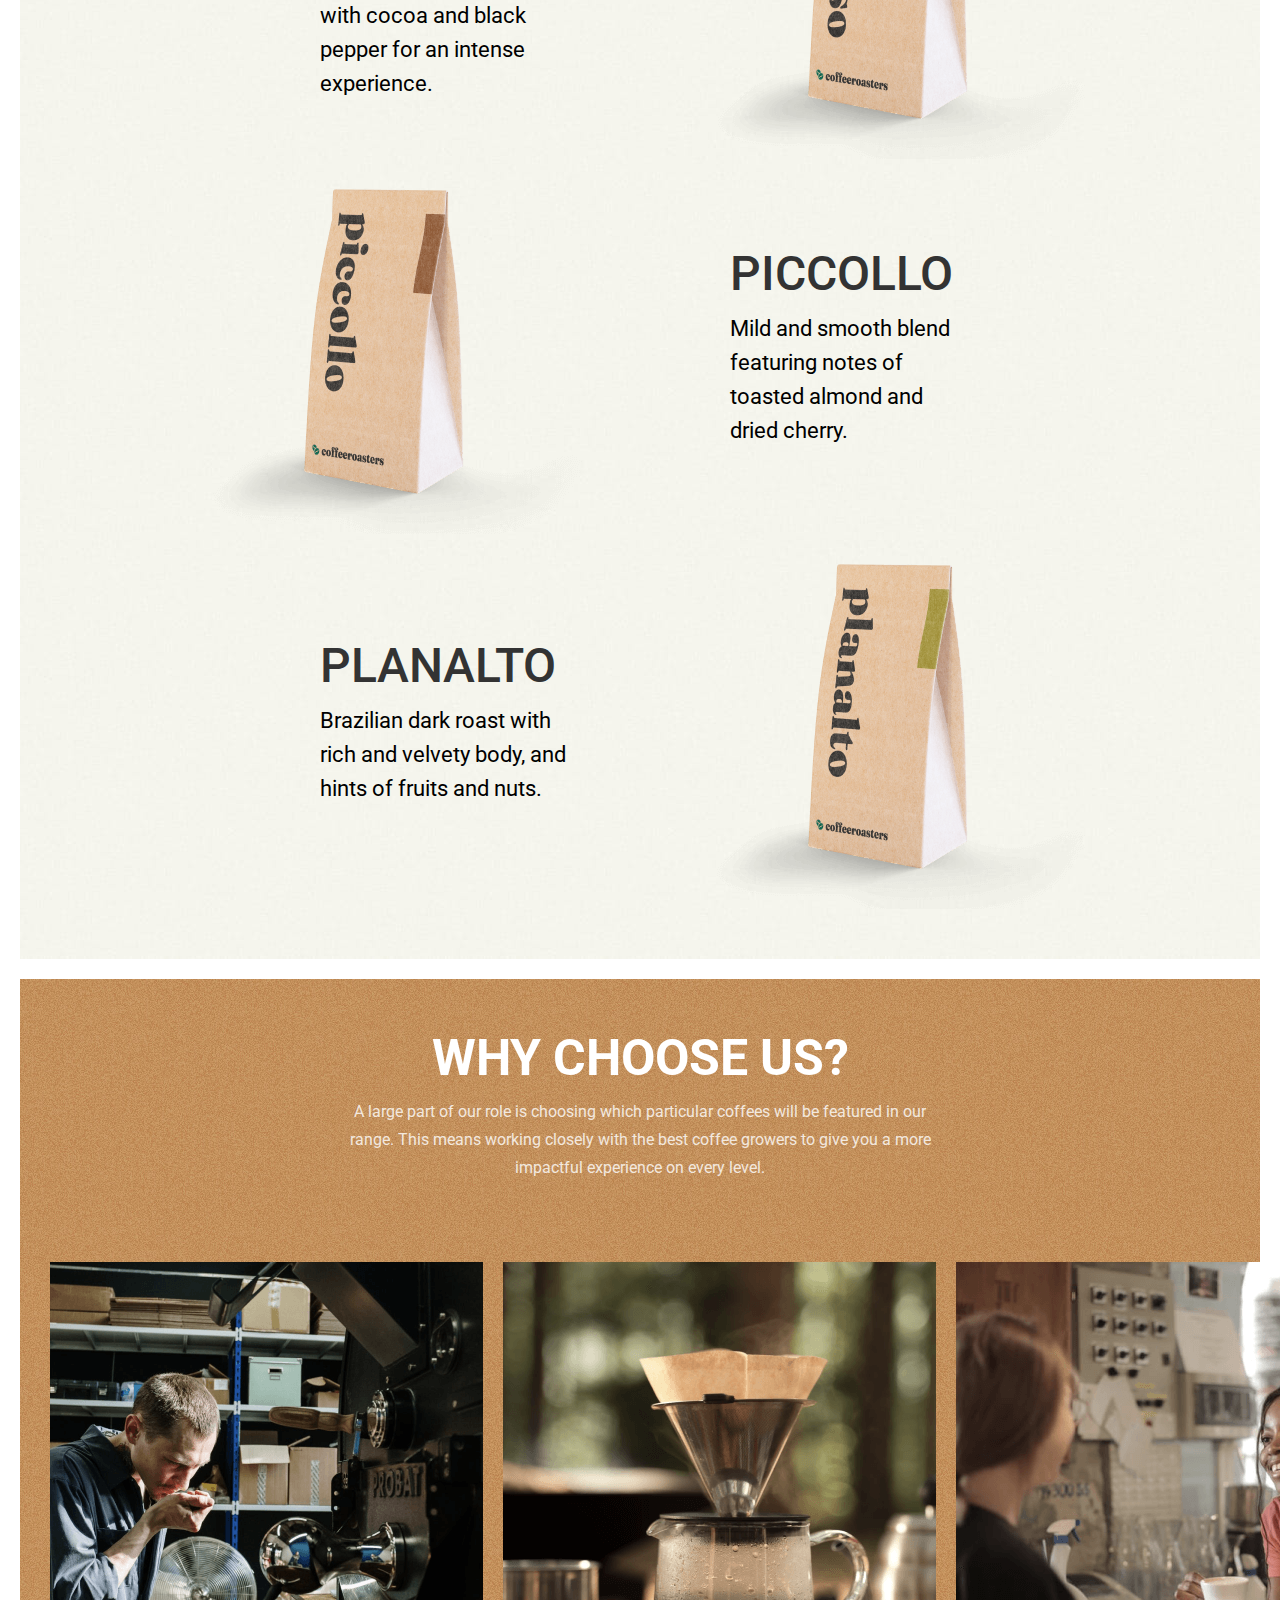
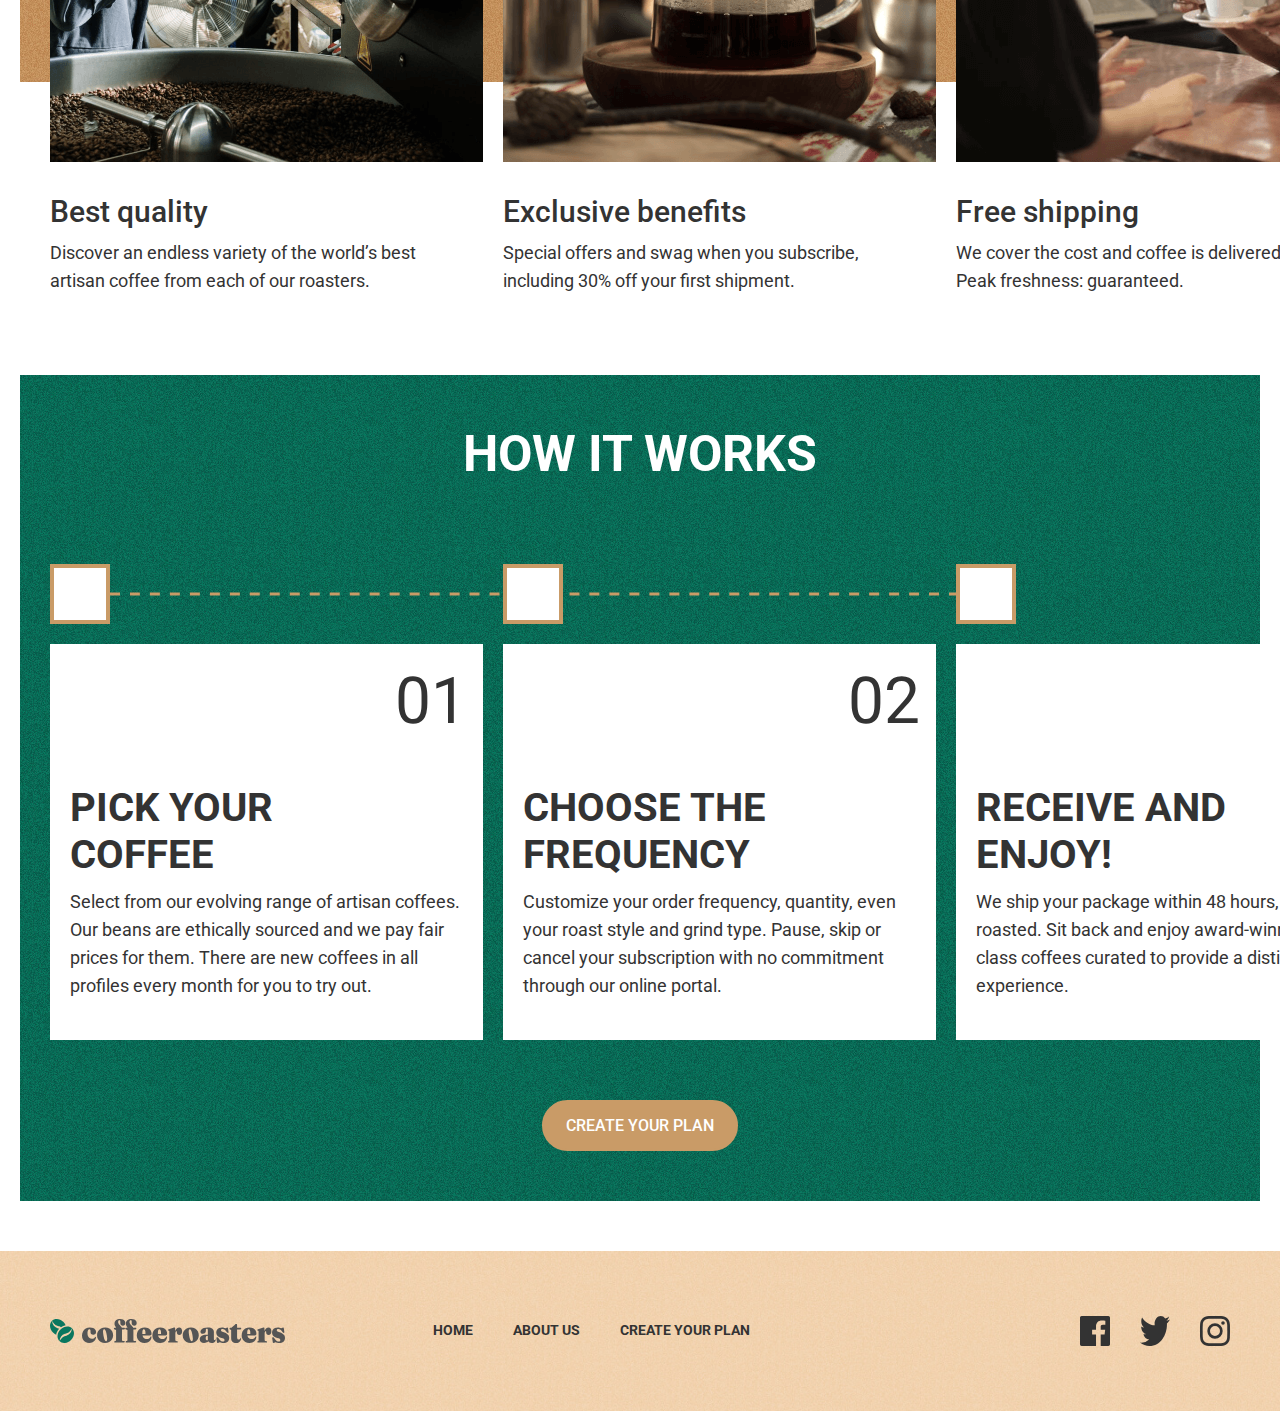
==== commit 5d2ed347: "Add create plan finish" ====
--- a/index.html
+++ b/index.html
@@ -25,13 +25,13 @@
         <nav class="site-header-nav sitenav">
           <ul class="sitenav-list">
             <li class="sitenav-item">
-              <a class="sitenav-link" href="index.html">Home</a>
+              <a class="sitenav-link sitenav-link-header" href="index.html">Home</a>
             </li>
             <li class="sitenav-item">
-              <a class="sitenav-link" href="about.html">About us</a>
+              <a class="sitenav-link sitenav-link-header" href="about.html">About us</a>
             </li>
             <li class="sitenav-item">
-              <a class="sitenav-link" href="create.html">Create your plan</a>
+              <a class="sitenav-link sitenav-link-header" href="create.html">Create your plan</a>
             </li>
           </ul>
         </nav>
--- a/css/main.css
+++ b/css/main.css
@@ -84,7 +84,7 @@
 
 .sitenav-item {
   font-weight: 700;
-  font-size: 12px;
+  font-size: 14px;
   line-height: 14px;
   list-style-type: none;
   /* flex-shrink: 0; */
@@ -104,6 +104,10 @@
   text-transform: uppercase;
 }
 
+.sitenav-link-header{
+  font-size: 12px;
+}
+
 .sitenav-link:hover{
   color: #0A775F;
   border-bottom: 2px solid #0A775F;
@@ -129,7 +133,7 @@
 }
 
 .create-hero{
-  margin-bottom: 10px;
+  margin-bottom: 20px;
 }
 
 .hero-block {
@@ -178,7 +182,9 @@
 
 .button{
   display: inline-block;
+  margin: 0;
   padding: 14px 22px;
+  border: 0;
   border-radius: 100px;
   text-decoration: none;
   color: #fff;
@@ -186,7 +192,6 @@
   font-weight: 500;
   text-transform: uppercase;
   transition: color 0.4s ease, border 0.4s ease, background-color 0.4s ease;
-  margin: 0;
   white-space: nowrap;
 }
 
@@ -367,6 +372,9 @@
   margin-top: 0;
   margin-bottom: 20px;
   list-style-type: none;
+  background-image: url(../images/hr-bc-img.png);
+  background-repeat: no-repeat;
+  background-position: 25px center;
 }
 
 .site-feature-item-two{
@@ -520,7 +528,7 @@
   margin-bottom: 10px;
   font-size: 40px;
   line-height: 47px;
-  font-weight: 500;
+  font-weight: 700;
   text-transform: uppercase;
 }
 
@@ -646,6 +654,160 @@
 .about-work-item-a{
   margin-bottom: 0;
 }
+
+
+/* create-work */
+ul{
+  padding: 0;
+  margin: 0;
+  list-style-type: none;
+}
+
+.create-plan-container {
+  display: flex;
+  padding: 50px 142px 50px 30px;
+  justify-content: space-between;
+  background-image: url(../images/commitment-bc-img.png);
+}
+
+.create-left-box-item{
+  width: 660px;
+  margin-bottom: 60px;
+}
+
+.create-left-box-item:last-child{
+  margin-bottom: 100px;
+}
+
+.create-left-item-title {
+  display: inline-block;
+  margin-top: 0;
+  font-size: 28px;
+  line-height: 33px;
+  font-weight: 500;
+  margin-bottom: 35px;
+  text-decoration: none;
+  color: #555;
+}
+
+.create-left-item-title:hover{
+  color: #000;
+  border-bottom: 3px dashed #C99B67;
+  margin-bottom: 32px;
+}
+
+.create-left-item-title-last{
+  margin-bottom: 0;
+}
+
+.create-box-title{
+  display: flex;
+  align-items: center;
+  margin-bottom: 20px;
+}
+
+.create-left-heading {
+  margin: 0;
+  margin-right: 44px;
+  font-size: 40px;
+  line-height: 47px;
+  font-weight: 700;
+}
+
+.create-btn{
+  width: 20px;
+  height: 20px;
+  border: 0;
+  background-image: url(../images/icon-buttom.svg);
+  background-repeat: no-repeat;
+  background-position: center center;
+  background-size: 17px 14px;
+}
+
+.create-left-list-child {
+  display: flex;
+}
+
+.create-left-list-child-dn{
+  display: none;
+}
+
+.create-left-item-child {
+  width: 206px;
+  min-height: 220px;
+  padding: 30px 16px;
+  color: #333;
+  background-image: url(../images/Rectangle-create.png);
+  background-repeat: no-repeat;
+  transition: background-color 0.4s ease;
+}
+
+.create-left-item-child:hover{
+  color: #fff;
+  background-color: #0A775F;
+}
+
+.create-left-item-child:not(:last-child){
+  margin-right: 20px;
+}
+
+.create-left-title-child {
+  margin-top: 0;
+  margin-bottom: 10px;
+  font-size: 24px;
+  line-height: 28px;
+  font-weight: 700;
+}
+.create-left-text-child {
+  margin: 0;
+  font-size: 18px;
+  line-height: 24px;
+}
+
+.create-feature-box {
+  width: 660px;
+  margin-bottom: 20px;
+  padding: 40px 20px;
+  color: #fff;
+  background-color: #C99B67;
+}
+
+.create-feature-title {
+  margin-top: 0;
+  margin-bottom: 14px;
+  font-size: 16px;
+  line-height: 19px;
+  font-weight: 400;
+}
+
+.create-feature-text {
+  margin: 0;
+  font-size: 24px;
+  line-height: 34px;
+  font-weight: 500;
+}
+
+span{
+  color: #333;
+}
+
+.button-create {
+  border: 2px solid #0A775F;
+  background-color: #0A775F;
+}
+
+.button-create:hover{
+  border: 2px solid #0A775F;
+  background-color: transparent;
+  color: #0A775F;
+}
+
+.button-create:active{
+  color: #fff;
+  background-color: #0A775F;
+  opacity: 0.6;
+}
+
 
 /* SITE-FOOTER */
 .site-footer{
@@ -734,4 +896,8 @@
   .site-commitment-block{
     background-image: url(../images/commitment-bc-img@2x.png);
   }
-}
+
+  .create-left-item-child{
+    background-image: url(../images/Rectangle-create@2x.png);
+  }
+}
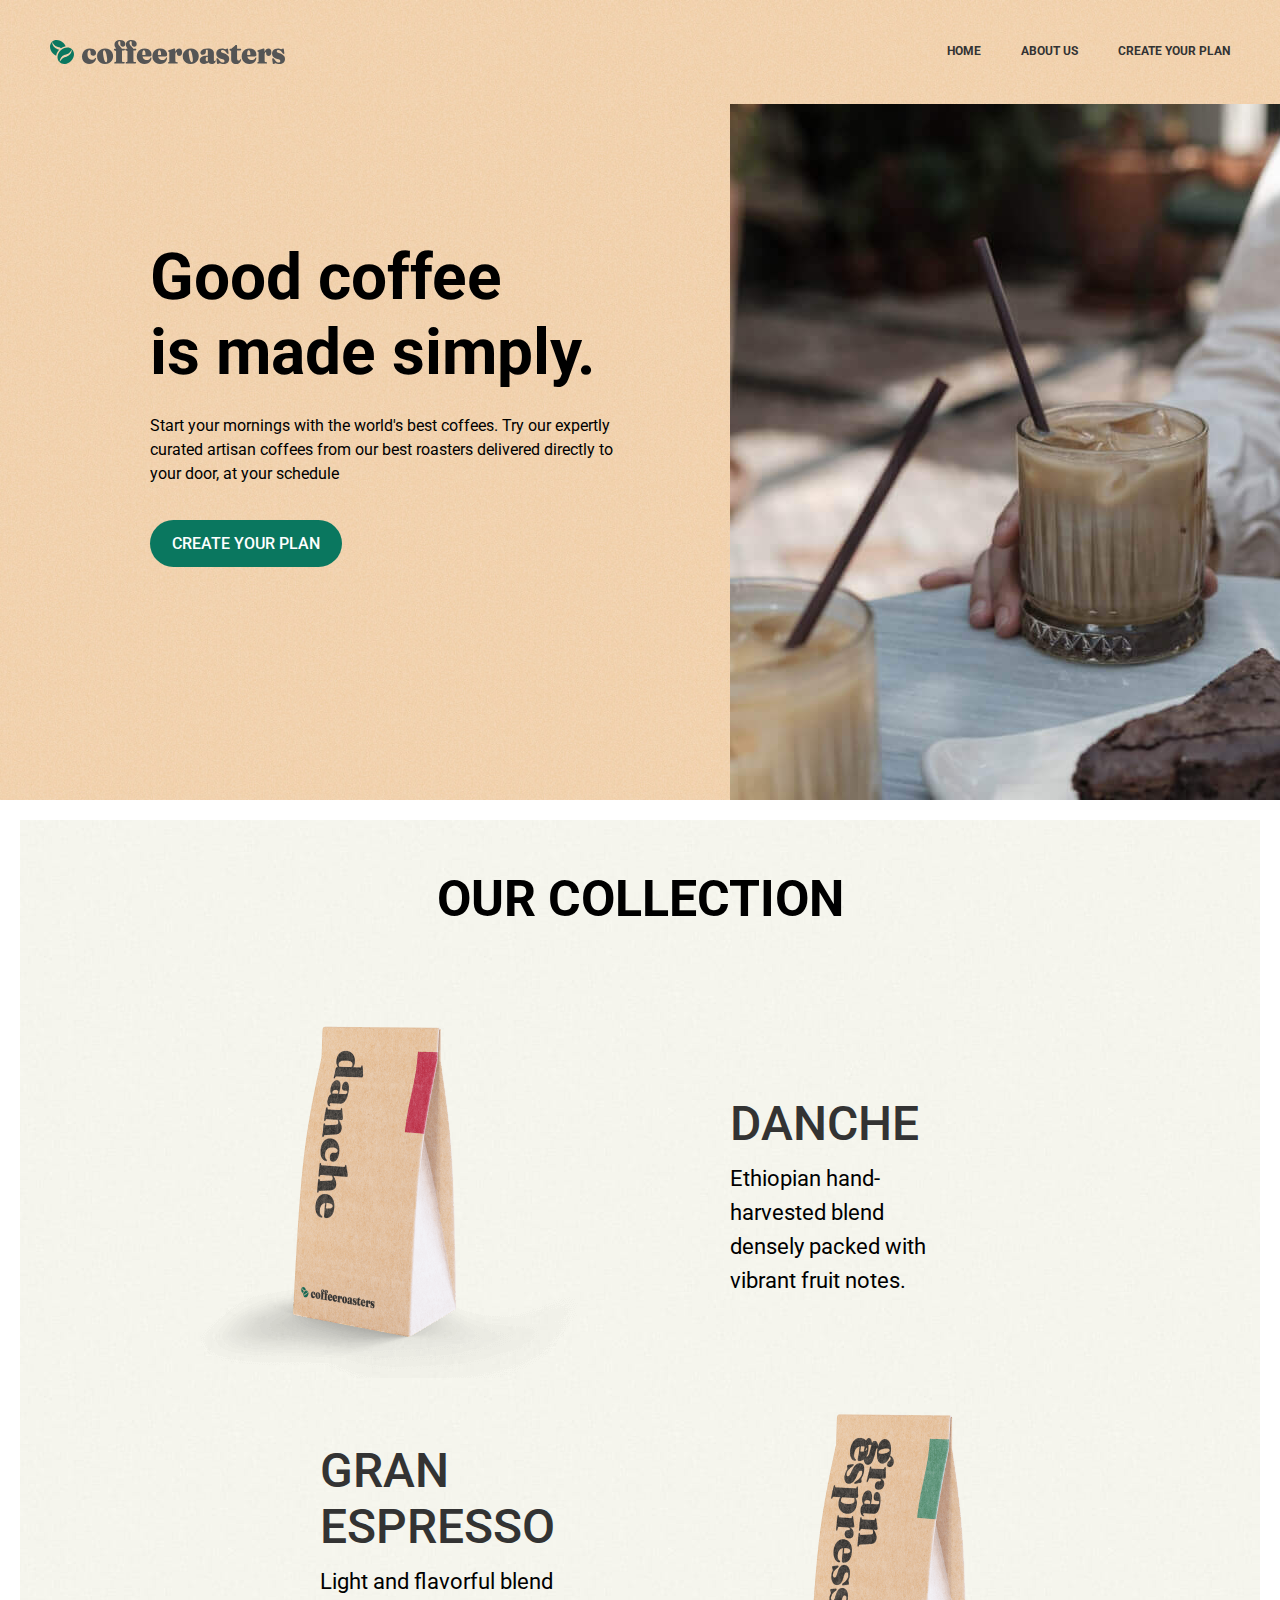
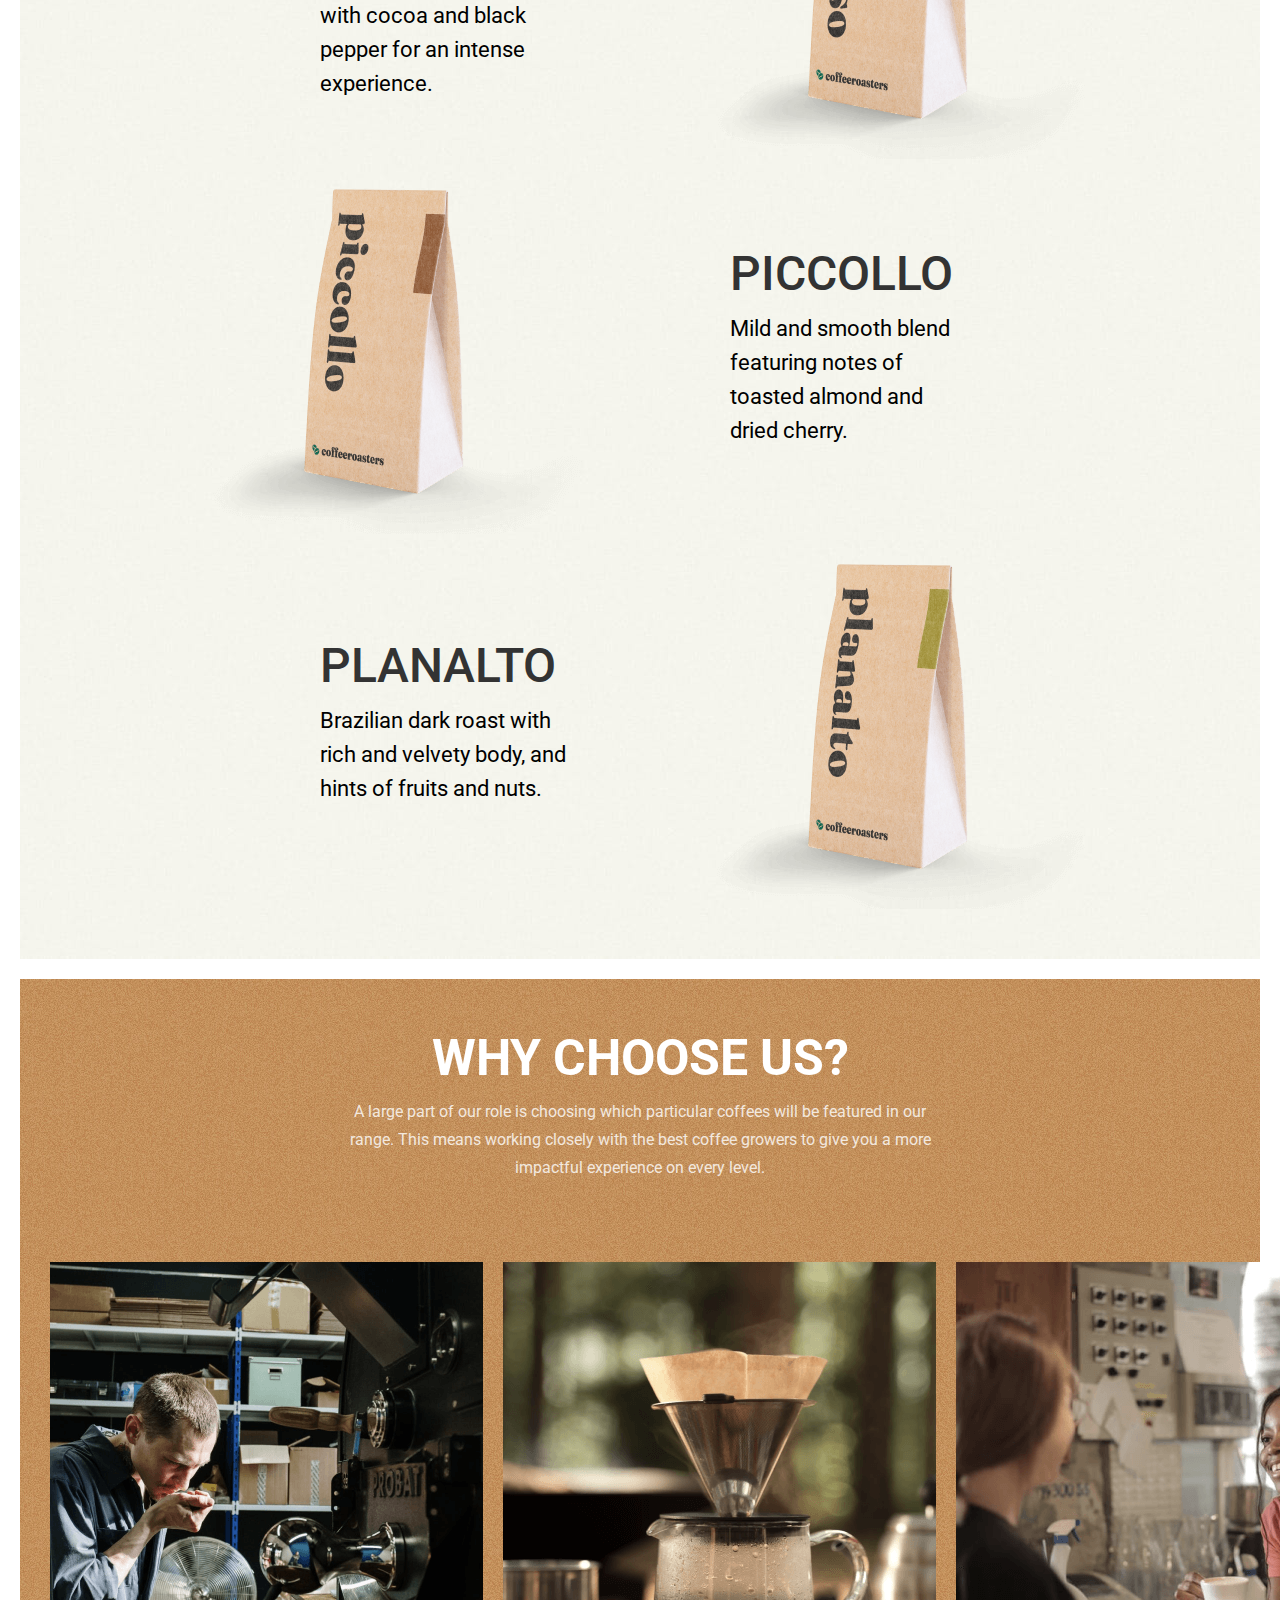
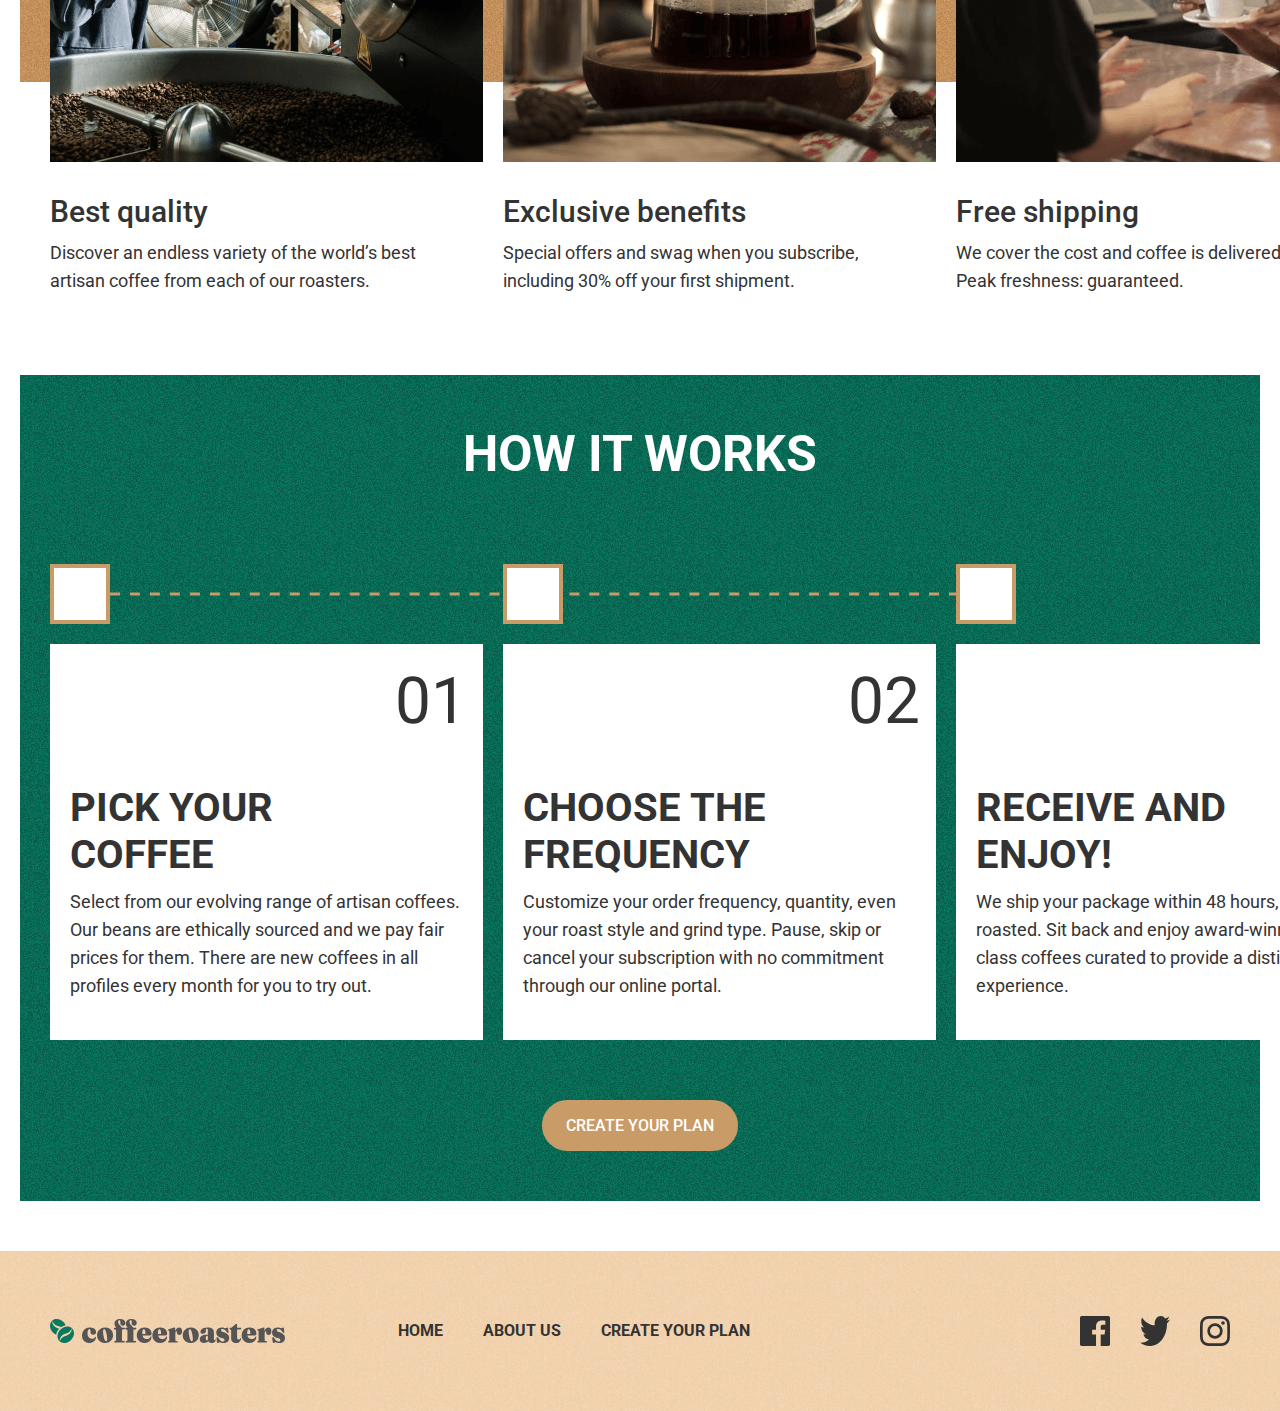
==== commit 68bf7ed7: "Add footer font-size" ====
--- a/index.html
+++ b/index.html
@@ -165,13 +165,13 @@
         <nav class="site-footer-nav">
           <ul class="sitenav-list">
             <li class="sitenav-item">
-              <a class="sitenav-link"  href="index.html">Home</a>
+              <a class="sitenav-link sitenav-link-footer"  href="index.html">Home</a>
             </li>
             <li class="sitenav-item">
-              <a class="sitenav-link" href="about.html">About us</a>
+              <a class="sitenav-link sitenav-link-footer" href="about.html">About us</a>
             </li>
             <li class="sitenav-item">
-              <a class="sitenav-link" href="create.html">Create your plan</a>
+              <a class="sitenav-link sitenav-link-footer" href="create.html">Create your plan</a>
             </li>
           </ul>
           <ul class="sitenav-list">
--- a/css/main.css
+++ b/css/main.css
@@ -84,8 +84,6 @@
 
 .sitenav-item {
   font-weight: 700;
-  font-size: 14px;
-  line-height: 14px;
   list-style-type: none;
   /* flex-shrink: 0; */
   white-space: nowrap;
@@ -98,14 +96,17 @@
 .sitenav-link {
   display: flex;
   color: #333;
+  font-size: 12px;
+  line-height: 14px;
   text-decoration: none;
   transition: color 0.4s ease, border 0.4s ease;
   border-bottom: 2px solid transparent;
   text-transform: uppercase;
 }
 
-.sitenav-link-header{
-  font-size: 12px;
+.sitenav-link-footer {
+  font-size: 16px;
+  line-height: 19px;
 }
 
 .sitenav-link:hover{
@@ -789,6 +790,10 @@
 
 span{
   color: #333;
+}
+
+.btn{
+  text-align: right;
 }
 
 .button-create {
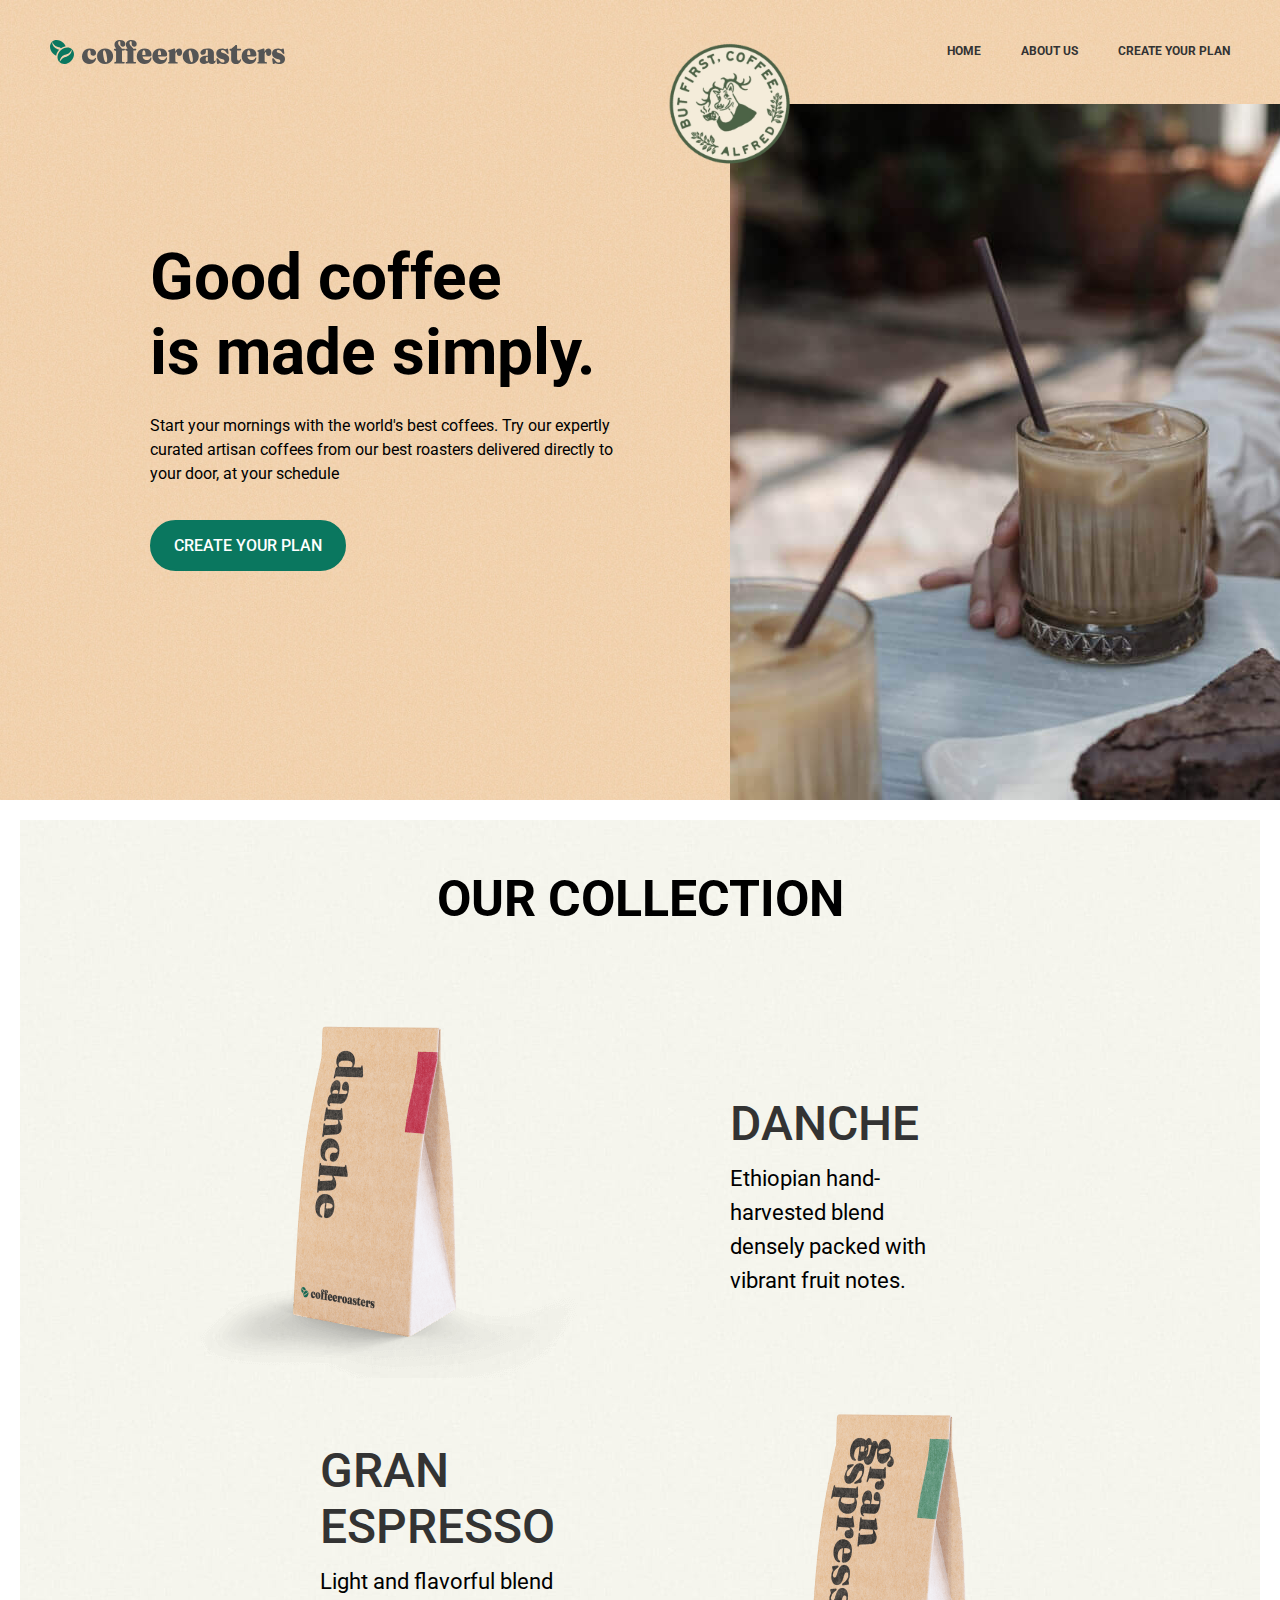
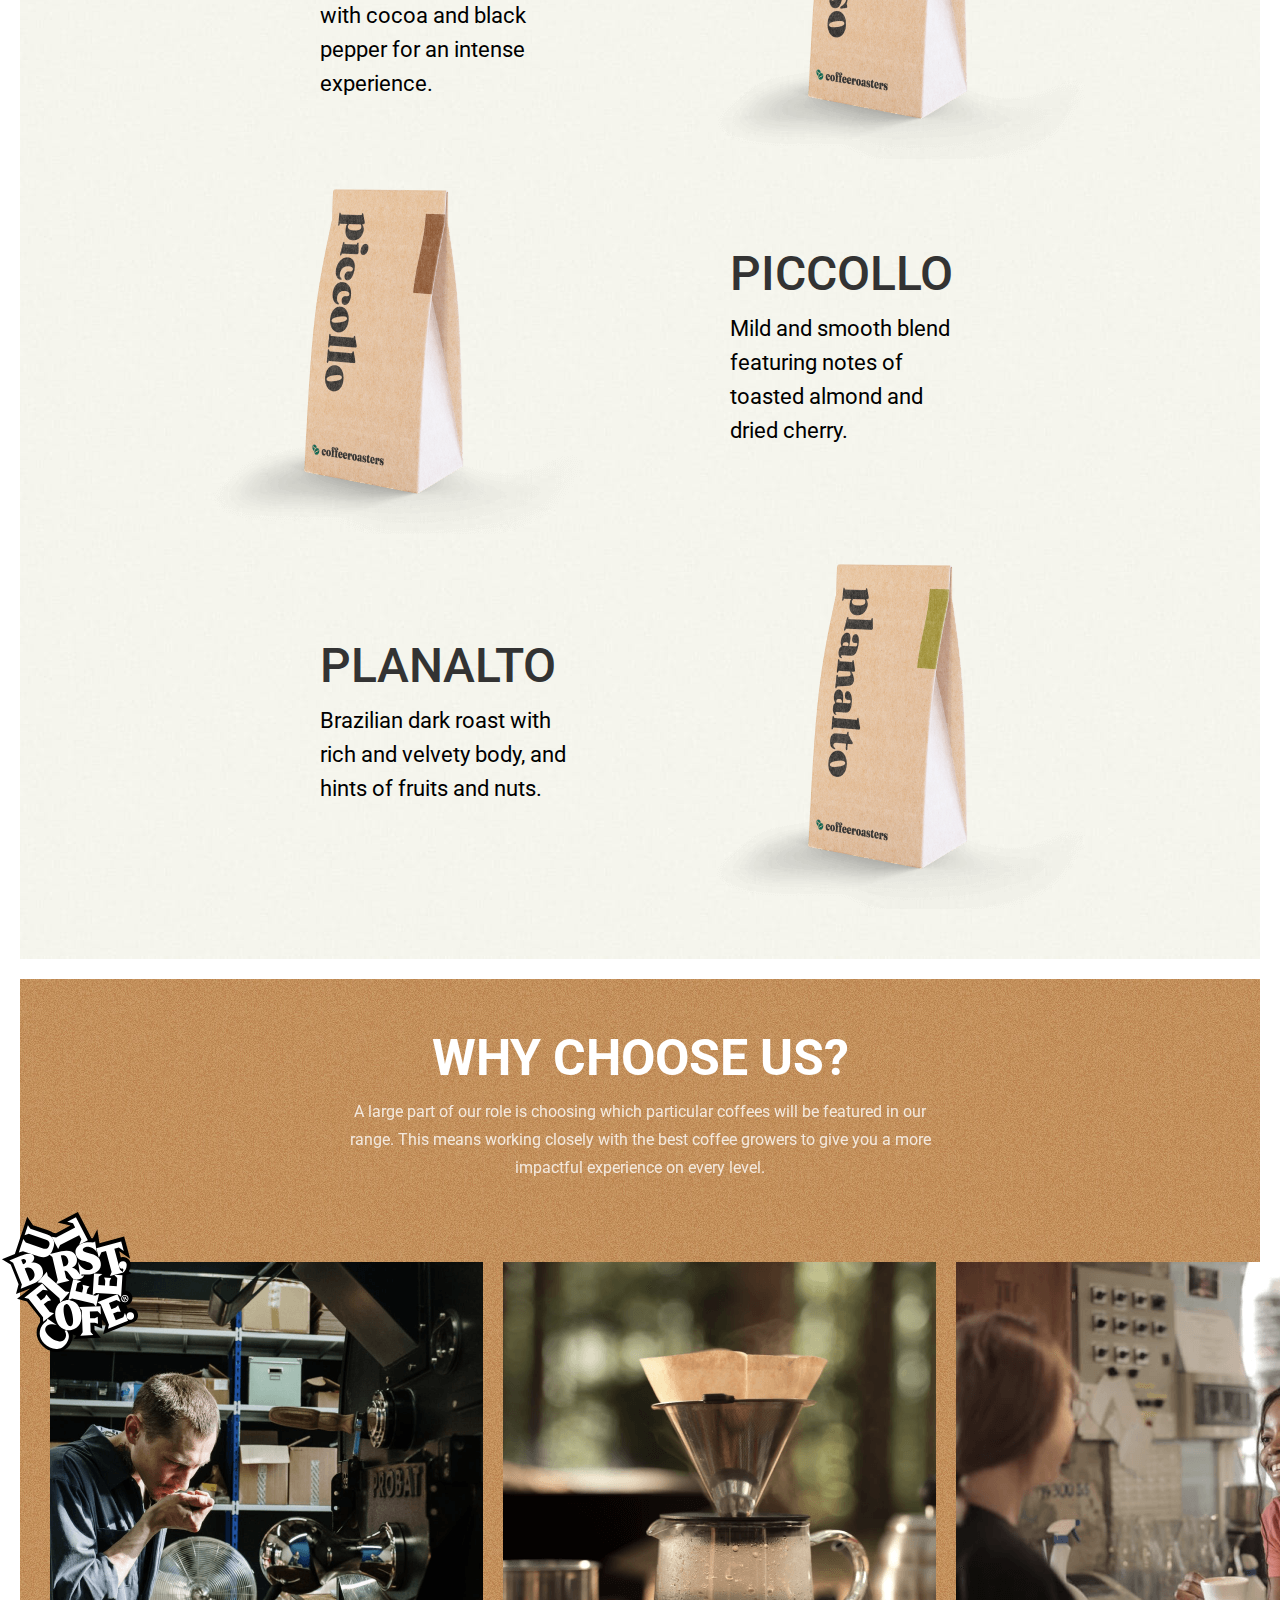
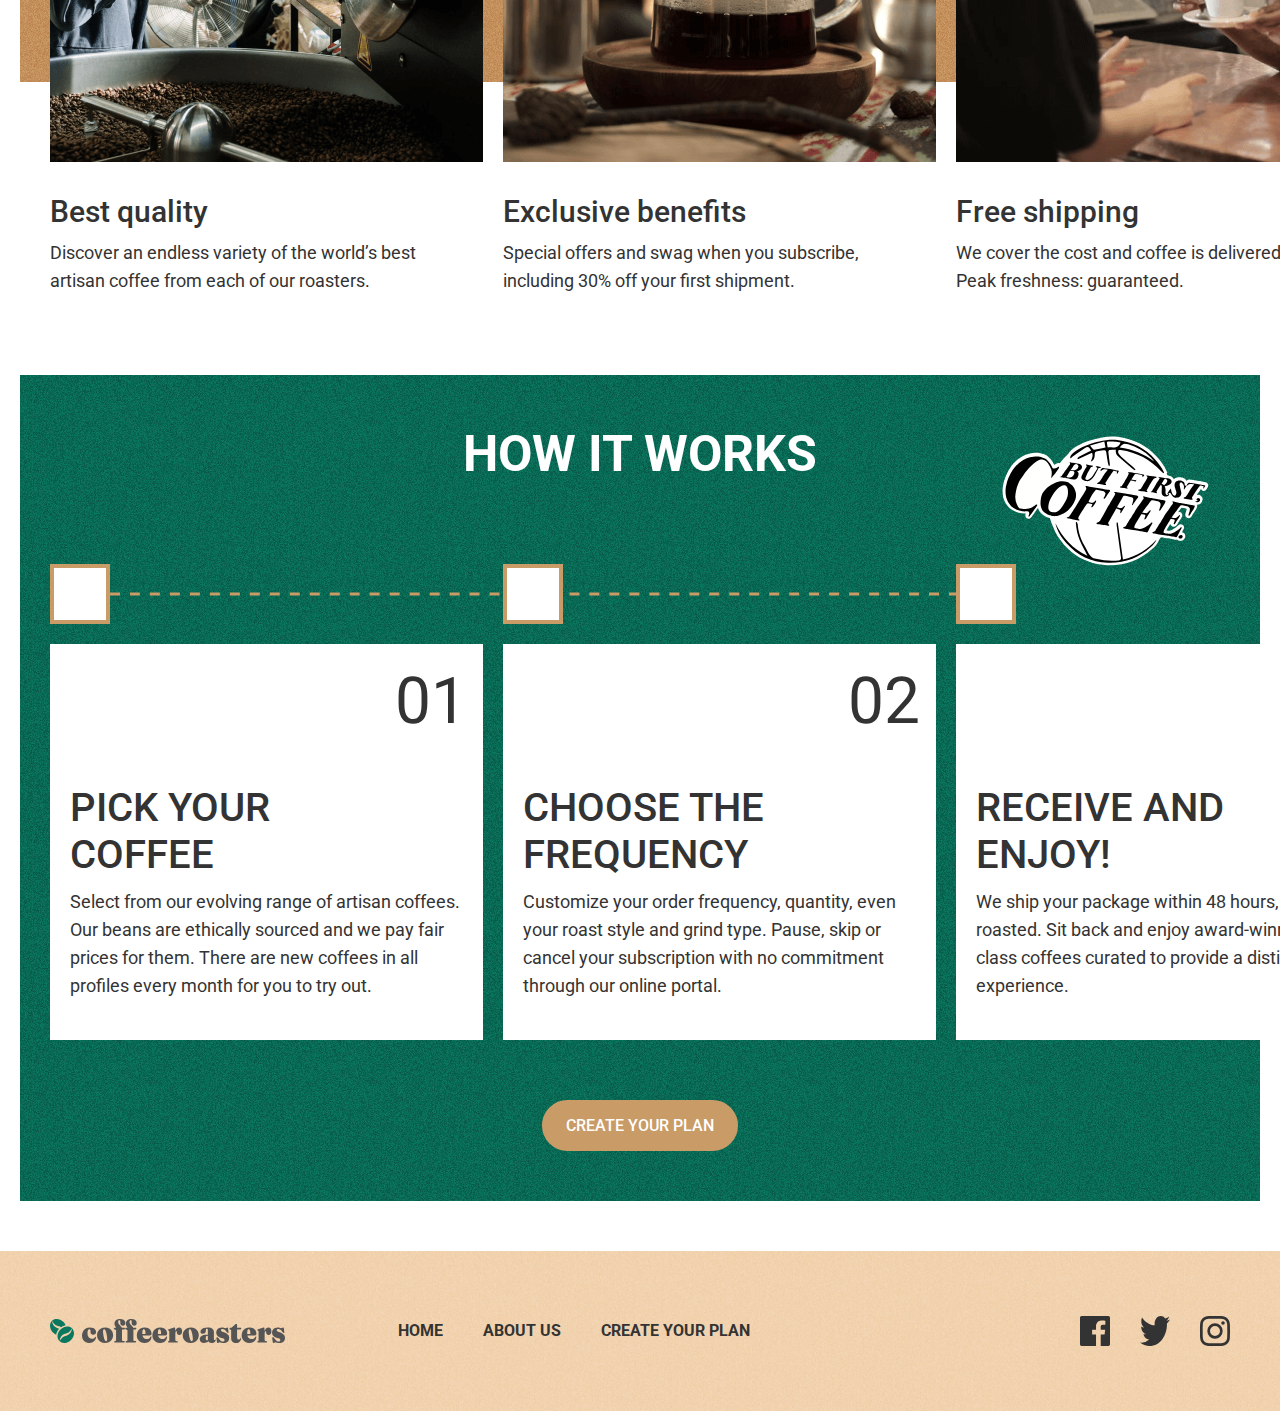
==== commit b18fef1b: "Add pasitoin styles" ====
--- a/index.html
+++ b/index.html
@@ -49,7 +49,10 @@
             <p class="site-hero-text">Start your mornings with the world's best coffees. Try our expertly curated artisan coffees from our best roasters delivered directly to your door, at your schedule</p>
             <a class="site-hero-link button" href="#">Create your plan</a>
           </div>
-          <img class="site-hero-img" src="images/cola.jpg" alt="cola" width="710" height="696">
+          <div class="img-box">
+            <img class="hero-img-icon" src="images/coffe-icon.png" alt="icon rasm" width="160" height="160" srcset="images/coffe-icon.png 1x, images/coffe-icon@2x.png 2x">
+            <img class="site-hero-img" src="images/cola.jpg" alt="cola" width="710" height="696">
+          </div>
         </div>
       </div>
     </div>
@@ -99,6 +102,7 @@
               <p class="site-feature-text">A large part of our role is choosing which particular coffees will be featured in our range. This means working closely with the best coffee growers to give you a more impactful experience on every level.</p>
             </div>
             <ul class="site-feature-list">
+              <img class="shrift-icon" src="images/shrift-icon.svg" alt="rasm" width="140" height="140">
               <li class="site-feature-item">
                 <img class="site-feature-img" src="images/cofe-zavo'd.png" alt="rasm" width="433" height="500" srcset="images/cofe-zavo'd.png 1x, images/cofe-zavo'd@2x.png 2x">
                 <h3 class="site-feature-item-title">Best quality</h3>
@@ -122,6 +126,7 @@
       <div class="site-work">
         <div class="container">
           <div class="site-work-bloc">
+            <img class="coffe-svg-img" src="images/coffe-svg-img.svg" alt="rasm">
             <h2 class="site-work-title">How it works</h2>
             <ul class="site-feature-list-two">
               <li class="site-feature-item-two"></li>
--- a/css/main.css
+++ b/css/main.css
@@ -144,6 +144,19 @@
   padding-left: 130px;
 }
 
+.img-box{
+  display: flex;
+  position: relative;
+}
+
+.hero-img-icon{
+  width: 160px;
+  height: 160px;
+  position: absolute;
+  left: -80px;
+  top: -80px;
+}
+
 .site-hero-box {
   width: 464px;
   margin-right: 116px;
@@ -164,21 +177,12 @@
   margin-bottom: 24px;
 }
 
-
 .site-hero-text {
   margin-top: 0;
   margin-bottom: 34px;
   font-size: 16px;
   line-height: 24px;
   font-weight: 400;
-}
-
-.site-hero-link{
-  display: inline-block;
-  margin: 0;
-  line-height: 19px;
-  background-color: #0A775F;
-  border: 2px solid #0A775F;
 }
 
 .button{
@@ -194,6 +198,12 @@
   text-transform: uppercase;
   transition: color 0.4s ease, border 0.4s ease, background-color 0.4s ease;
   white-space: nowrap;
+}
+
+.site-hero-link{
+  line-height: 19px;
+  background-color: #0A775F;
+  border: 2px solid #0A775F;
 }
 
 .site-hero-link:hover{
@@ -300,7 +310,7 @@
 /* ABOUT  */
 
 .site-commitment {
-  margin-bottom: 80px;
+  margin-bottom: 160px;
 }
 
 .site-commitment-block {
@@ -383,6 +393,7 @@
   height: 60px;
   background-color: #fff;
   border: 4px solid #C99B67;
+  flex-shrink: 0;
 }
 
 .site-feature-item-two:not(:last-child){
@@ -395,6 +406,15 @@
   margin-top: 0;
   margin-bottom: 80px;
   list-style-type: none;
+  position: relative;
+}
+
+.shrift-icon{
+  width: 140px;
+  height: 140px;
+  position: absolute;
+  left: -50px;
+  top: -50px;
 }
 
 .site-feature-item:not(:last-child) {
@@ -431,15 +451,16 @@
 
 .about-feature-block {
   display: flex;
-  padding: 0 30px 90px 143px;
+  padding: 100px 30px 90px 143px;
   background-image: url(../images/Rectangle-img.jpg);
   background-repeat: no-repeat;
-  background-size: 1400px 510px;
+  background-size: cover;
   background-position: bottom center;
+  position: relative;
 }
 
 .about-feature-box {
-  padding-top: 180px;
+  width: 640px;
   margin-right: 38px;
   color: #fff;
 }
@@ -462,9 +483,13 @@
 }
 
 .about-feature-img{
+  position: absolute;
+  top: -80px;
+  right: 30px;
   width: 550px;
   height: 500px;
 }
+
 
 /* SITE-WORS */
 
@@ -474,8 +499,14 @@
   background-image: url(../images/footter-top-img.jpg);
   background-repeat: no-repeat;
   margin-bottom: 50px;
-}
-
+  position: relative;
+}
+
+.coffe-svg-img {
+  position: absolute;
+  right: 46px;
+  top: 26px;
+}
 
 .about-work-block-plan-a {
   padding: 80px 30px;
@@ -529,7 +560,7 @@
   margin-bottom: 10px;
   font-size: 40px;
   line-height: 47px;
-  font-weight: 700;
+  font-weight: 500;
   text-transform: uppercase;
 }
 
@@ -743,14 +774,21 @@
   transition: background-color 0.4s ease;
 }
 
-.create-left-item-child:hover{
-  color: #fff;
-  background-color: #0A775F;
-}
-
 .create-left-item-child:not(:last-child){
   margin-right: 20px;
 }
+
+.visually-hidden {
+  position: absolute;
+  width: 1px;
+  height: 1px;
+  margin: -1px;
+  border: 0;
+  padding: 0;
+  clip: rect(0 0 0 0);
+  overflow: hidden;
+}
+
 
 .create-left-title-child {
   margin-top: 0;
@@ -812,6 +850,16 @@
   background-color: #0A775F;
   opacity: 0.6;
 }
+.checkbox:checked + label {
+  color: #fff;
+  background-color: #0A775F;
+}
+
+.checkbox:checked + label > span{
+  color: #fff;
+
+}
+
 
 
 /* SITE-FOOTER */
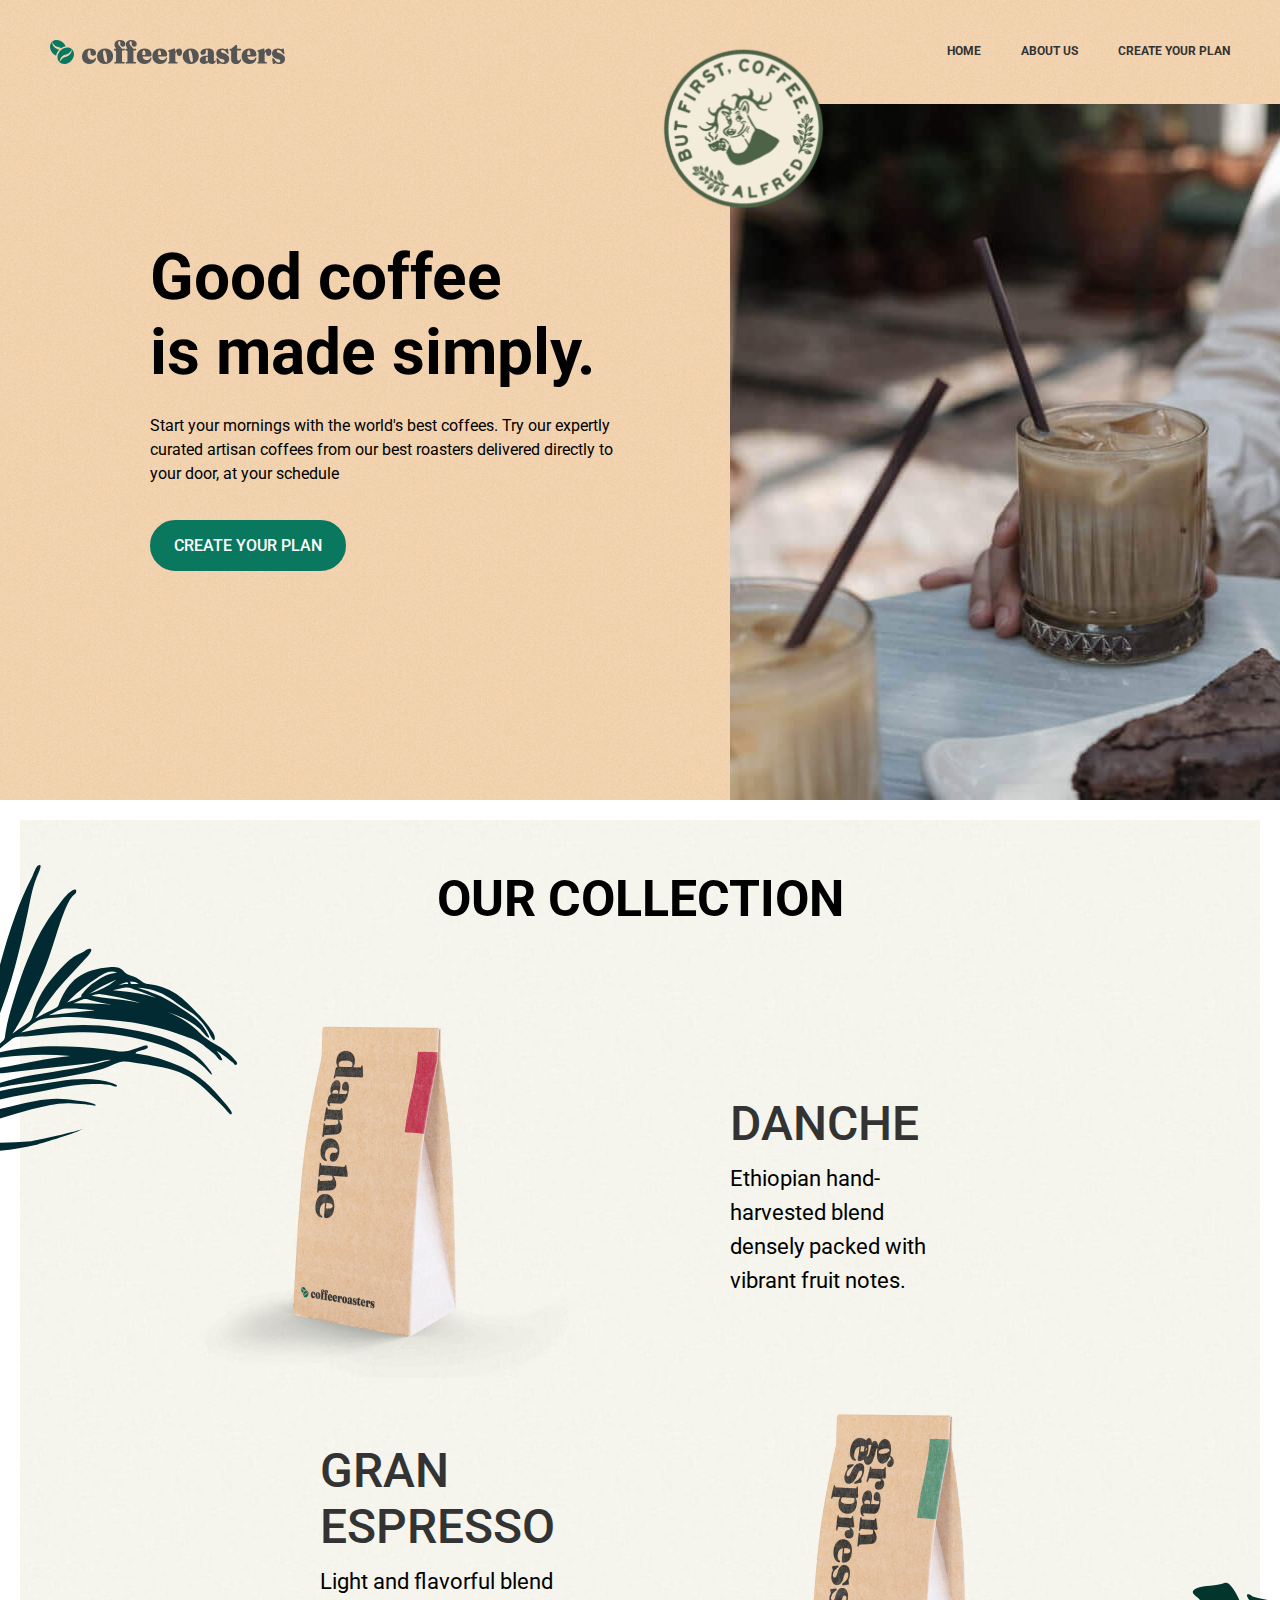
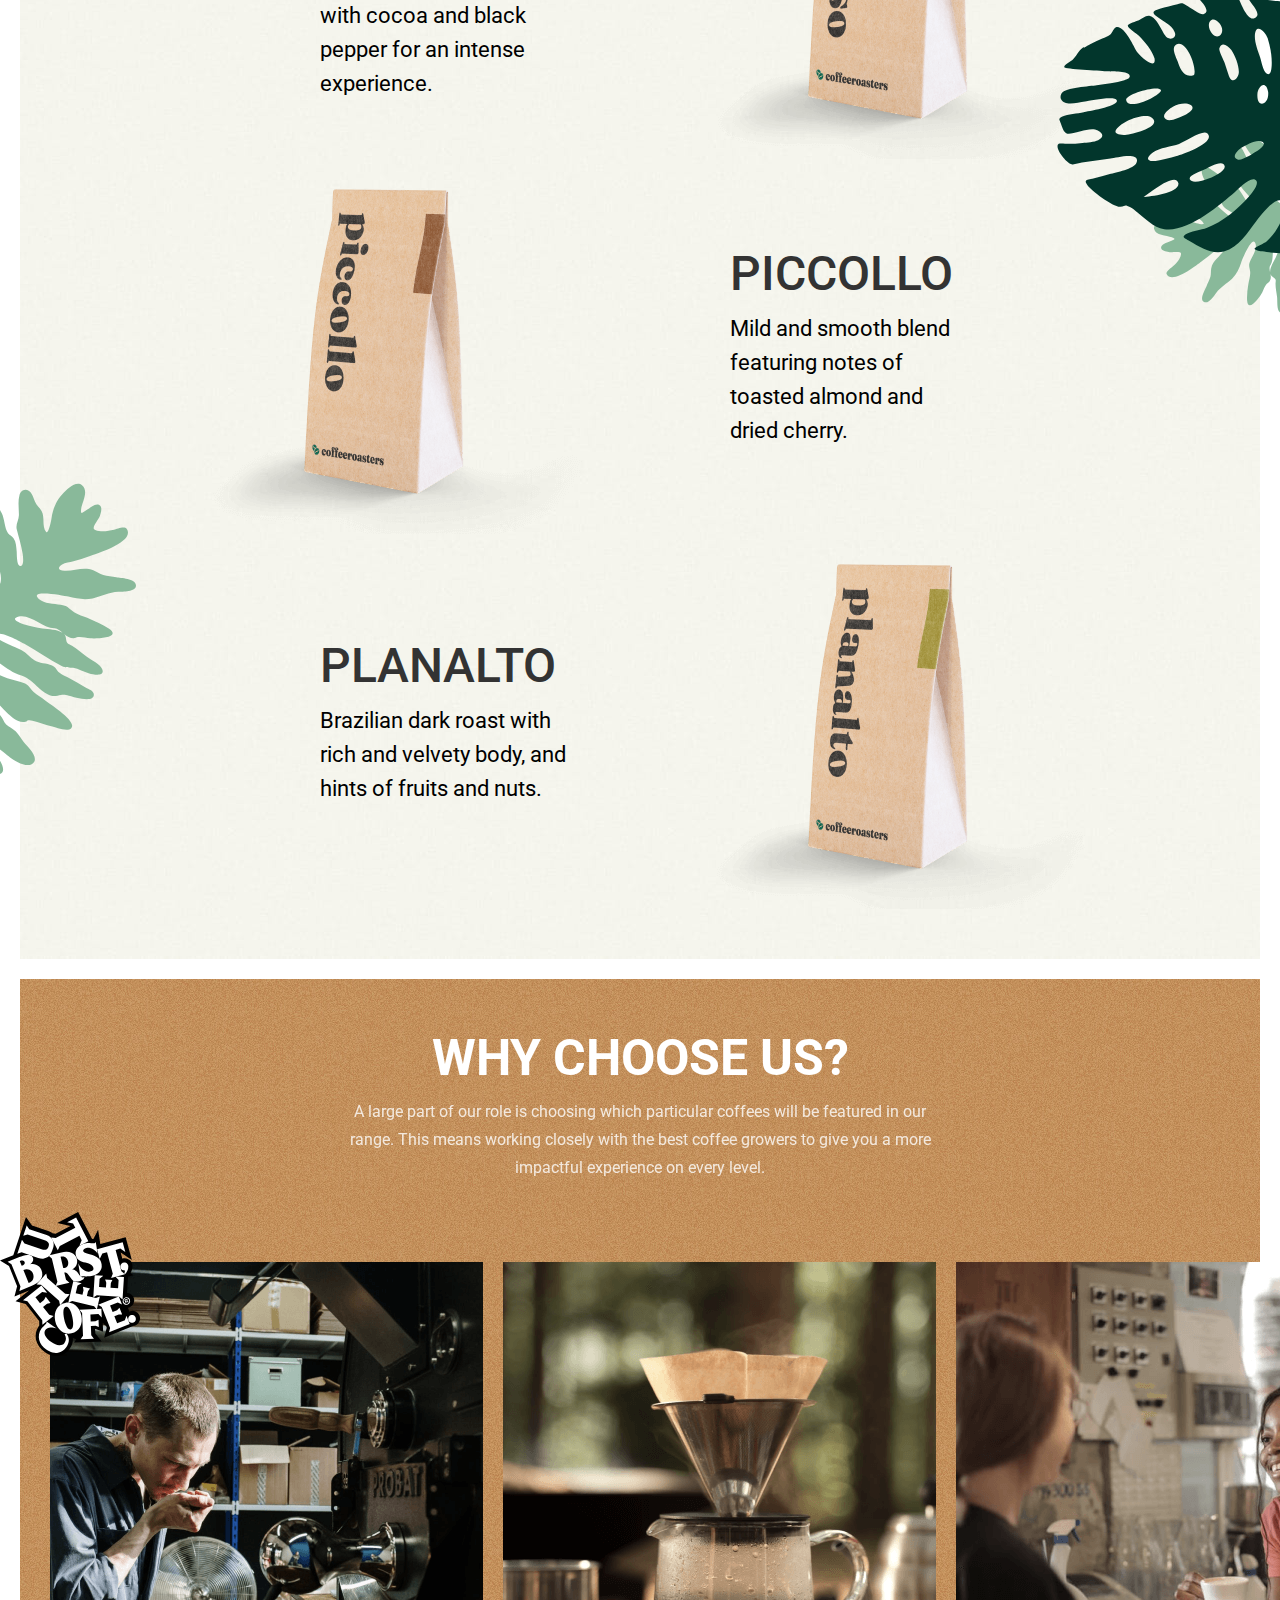
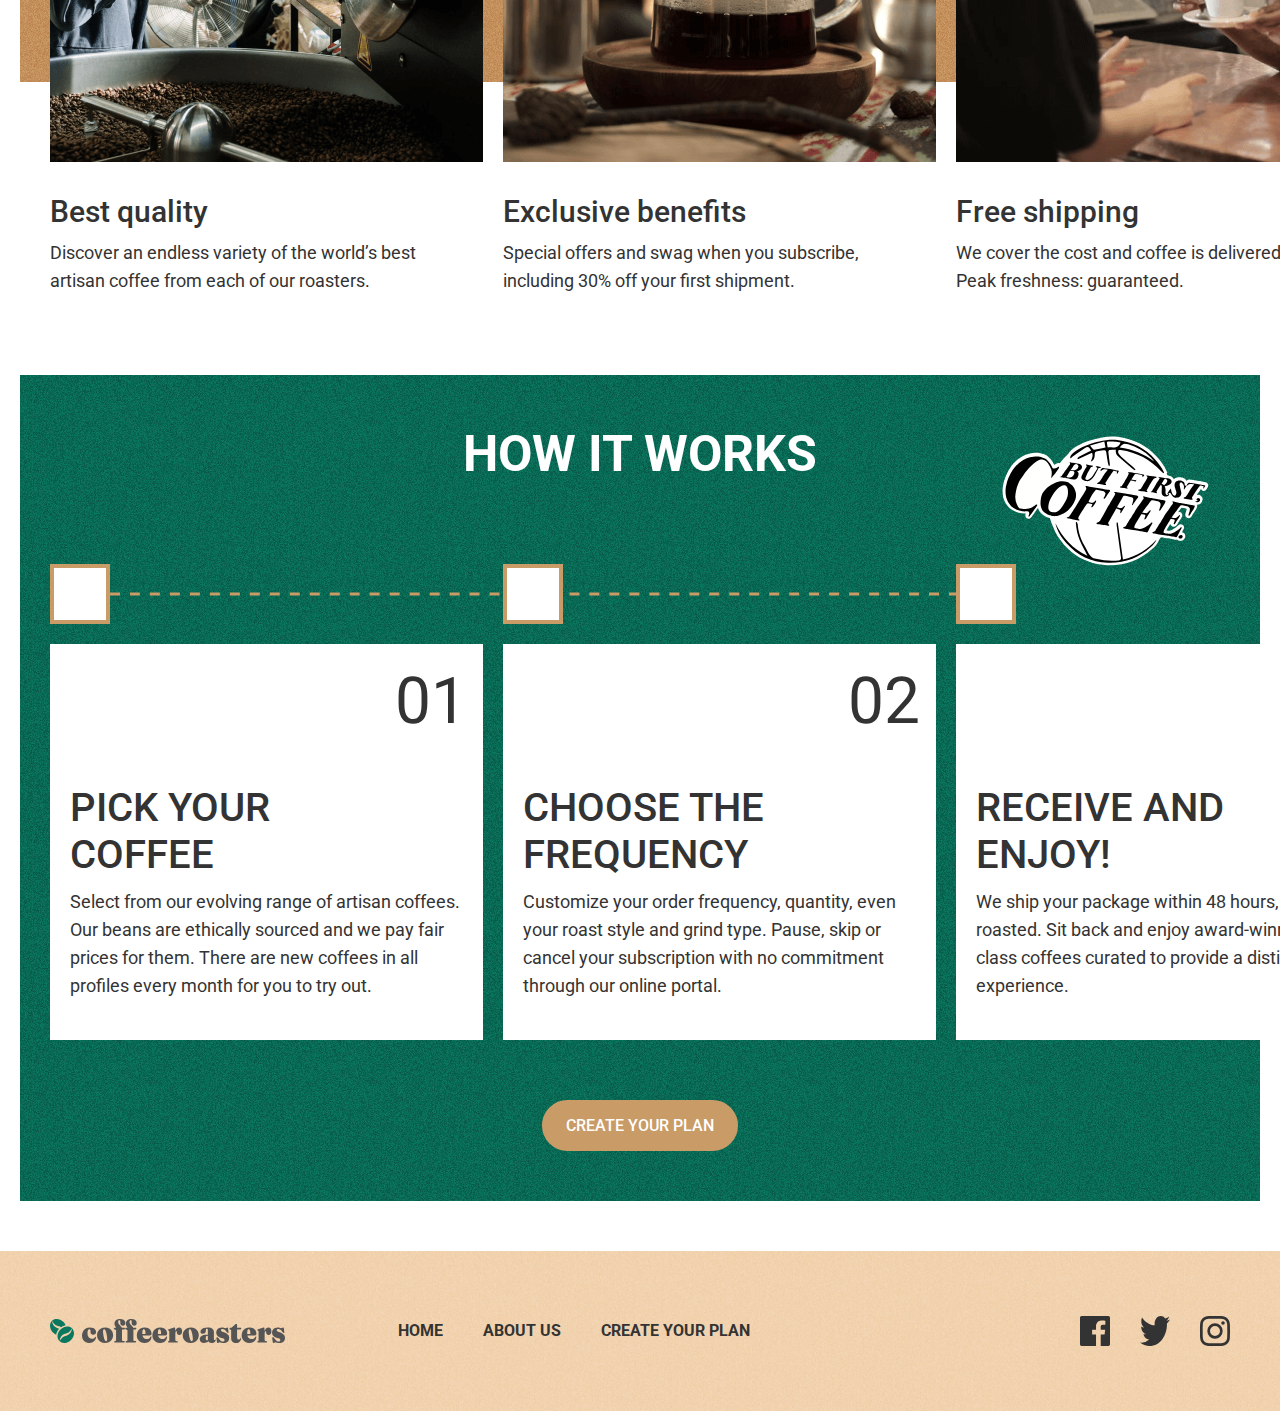
==== commit 65c294d6: "Add leaf and leave position styles" ====
--- a/index.html
+++ b/index.html
@@ -60,6 +60,9 @@
     <div class="site-collection">
       <div class="container">
         <div class="site-collection-block">
+          <img class="leave-img" src="images/barg.svg" alt="barg rasmi">
+          <img class="leaf-img" src="images/yaproq.svg" alt="rasm">
+          <img class="leaf-icon" src="images/leaf-icon_2.svg" alt="rasm">
           <h2 class="site-collection-headeing">our collection</h2>
           <ul class="site-collection-list">
             <li class="site-collection-item">
@@ -102,7 +105,7 @@
               <p class="site-feature-text">A large part of our role is choosing which particular coffees will be featured in our range. This means working closely with the best coffee growers to give you a more impactful experience on every level.</p>
             </div>
             <ul class="site-feature-list">
-              <img class="shrift-icon" src="images/shrift-icon.svg" alt="rasm" width="140" height="140">
+              <li><img class="shrift-icon" src="images/shrift-icon.svg" alt="rasm" width="140" height="140"></li>
               <li class="site-feature-item">
                 <img class="site-feature-img" src="images/cofe-zavo'd.png" alt="rasm" width="433" height="500" srcset="images/cofe-zavo'd.png 1x, images/cofe-zavo'd@2x.png 2x">
                 <h3 class="site-feature-item-title">Best quality</h3>
--- a/css/main.css
+++ b/css/main.css
@@ -85,7 +85,6 @@
 .sitenav-item {
   font-weight: 700;
   list-style-type: none;
-  /* flex-shrink: 0; */
   white-space: nowrap;
 }
 
@@ -94,6 +93,8 @@
 }
 
 .sitenav-link {
+  position: relative;
+  z-index: 5;
   display: flex;
   color: #333;
   font-size: 12px;
@@ -150,11 +151,11 @@
 }
 
 .hero-img-icon{
-  width: 160px;
-  height: 160px;
+  width: 212px;
+  height: 212px;
   position: absolute;
-  left: -80px;
-  top: -80px;
+  left: -92px;
+  top: -81px;
 }
 
 .site-hero-box {
@@ -254,6 +255,23 @@
   background-color: #F8F8F2;
   background-image: url(../images/oq-bijr-bijr.jpg);
   margin-bottom: 20px;
+  position: relative;
+}
+
+.leave-img {
+  width: 485px;
+  height: 380px;
+  position: absolute;
+  left: -215px;
+  top: 44px;
+}
+
+.leaf-img{
+  width: 346px;
+  height: 305px;
+  position: absolute;
+  bottom: 171px;
+  left: -223px;
 }
 
 .site-collection-headeing {
@@ -309,11 +327,8 @@
 
 /* ABOUT  */
 
-.site-commitment {
-  margin-bottom: 160px;
-}
-
 .site-commitment-block {
+  position: relative;
   display: flex;
   padding: 160px 64px 200px 165px;
   background-image: url(../images/commitment-bc-img.png);
@@ -324,6 +339,7 @@
   height: 364px;
   margin-right: 185px;
   object-fit: cover;
+  z-index: 2;
 }
 
 .site-commitment-box-title {
@@ -411,7 +427,7 @@
 
 .shrift-icon{
   width: 140px;
-  height: 140px;
+  height: 144px;
   position: absolute;
   left: -50px;
   top: -50px;
@@ -446,6 +462,7 @@
 
 /* ABOUT-FEATURE  */
 .about-festure {
+  margin-top: 160px;
   margin-bottom: 20px;
 }
 
@@ -695,11 +712,50 @@
   list-style-type: none;
 }
 
+.about-menu{
+  margin-bottom: 50px;
+}
+
 .create-plan-container {
   display: flex;
   padding: 50px 142px 50px 30px;
   justify-content: space-between;
   background-image: url(../images/commitment-bc-img.png);
+  position: relative;
+}
+
+.create-plan-leave-img{
+  width: 485px;
+  height: 380px;
+  position: absolute;
+  top: 714px;
+  left: -280px;
+}
+
+.create-plan-leaf-img {
+  display: none;
+  width: 346px;
+  height: 305px;
+  position: absolute;
+  top: 1466px;
+  left: -278px;
+}
+
+.create-plan-leaf-icon {
+  width: 546px;
+  height: 591px;
+  position: absolute;
+  top: 176px;
+  right: -380px;
+}
+
+
+.leaf-icon {
+  width: 546px;
+  height: 591px;
+  position: absolute;
+  top: 685px;
+  right: -300px;
 }
 
 .create-left-box-item{
